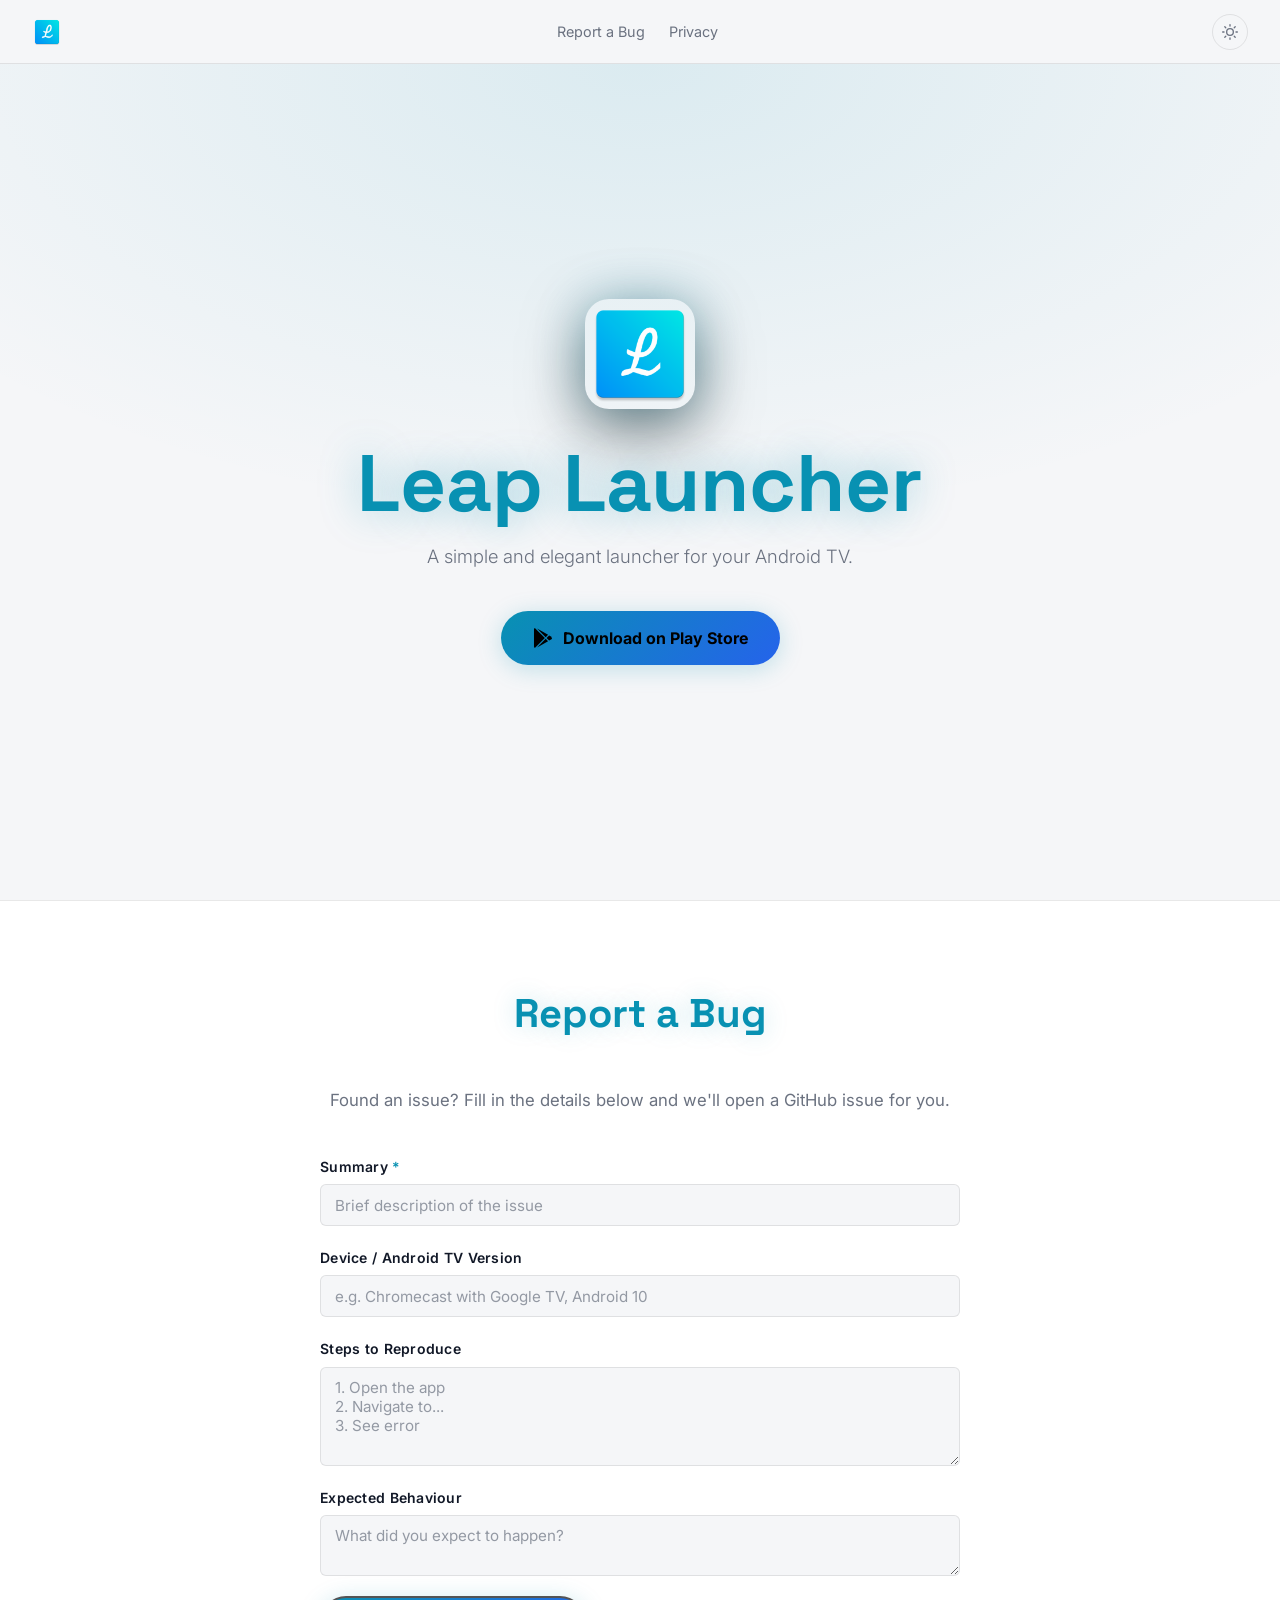
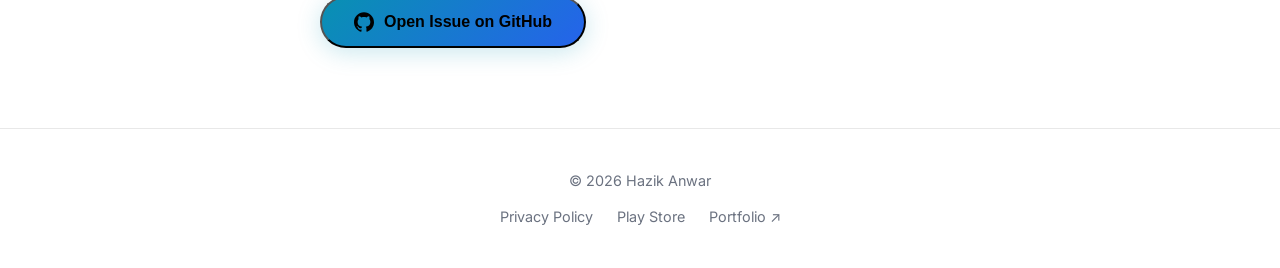
==== index.html @ 9797c8c4 "Add bug report section, remove Hazik Anwar CTA from nav, remove lightbox dead code" ====
<!DOCTYPE html>
<html lang="en">
  <head>
    <meta charset="UTF-8" />
    <meta name="viewport" content="width=device-width, initial-scale=1.0" />
    <title>Leap Launcher — Android TV Launcher</title>
    <meta name="description" content="A simple and elegant launcher for your Android TV. Available free on the Google Play Store." />
    <meta name="theme-color" content="#00ffe1" />
    <!-- Open Graph -->
    <meta property="og:title" content="Leap Launcher" />
    <meta property="og:description" content="A simple and elegant launcher for your Android TV." />
    <meta property="og:image" content="https://hazanwar.github.io/leap-launcher/assets/logo.webp" />
    <meta property="og:url" content="https://hazanwar.github.io/leap-launcher/" />
    <meta property="og:type" content="website" />
    <!-- Icon -->
    <link rel="icon" href="assets/logo.webp" type="image/webp" />
    <!-- Fonts -->
    <link rel="preconnect" href="https://fonts.googleapis.com" />
    <link rel="preconnect" href="https://fonts.gstatic.com" crossorigin />
    <link href="https://fonts.googleapis.com/css2?family=Space+Grotesk:wght@400;500;600;700&family=Inter:wght@300;400;600;700&display=swap" rel="stylesheet" />
    <link rel="stylesheet" href="style.css" />
    <script>
      // Apply theme before paint to prevent flash
      (function () {
        var saved = localStorage.getItem('theme');
        var prefer = window.matchMedia('(prefers-color-scheme: light)').matches ? 'light' : 'dark';
        document.documentElement.setAttribute('data-theme', saved || prefer);
      })();
    </script>
  </head>
  <body>

    <!-- ========== NAV ========== -->
    <nav class="nav">
      <a href="." class="nav-brand">
        <img src="assets/logo.webp" alt="Leap Launcher" class="nav-icon" />
      </a>
      <div class="nav-links" id="navLinks">
        <a href="#report">Report a Bug</a>
        <a href="privacy.html">Privacy</a>
      </div>
      <button class="theme-toggle" id="themeToggle" aria-label="Toggle colour theme">
        <!-- Moon = switch to dark (shown in light mode) -->
        <svg class="icon-moon" viewBox="0 0 24 24" aria-hidden="true"><path d="M21 12.79A9 9 0 1 1 11.21 3 7 7 0 0 0 21 12.79z"/></svg>
        <!-- Sun = switch to light (shown in dark mode) -->
        <svg class="icon-sun" viewBox="0 0 24 24" aria-hidden="true"><circle cx="12" cy="12" r="5"/><line x1="12" y1="1" x2="12" y2="3"/><line x1="12" y1="21" x2="12" y2="23"/><line x1="4.22" y1="4.22" x2="5.64" y2="5.64"/><line x1="18.36" y1="18.36" x2="19.78" y2="19.78"/><line x1="1" y1="12" x2="3" y2="12"/><line x1="21" y1="12" x2="23" y2="12"/><line x1="4.22" y1="19.78" x2="5.64" y2="18.36"/><line x1="18.36" y1="5.64" x2="19.78" y2="4.22"/></svg>
      </button>
      <button class="nav-hamburger" id="menuBtn" aria-label="Toggle navigation" aria-expanded="false" aria-controls="navLinks">
        <span></span><span></span><span></span>
      </button>
    </nav>

    <main>

      <!-- ========== HERO ========== -->
      <section class="hero">
        <div class="hero-content">
          <img src="assets/logo.webp" alt="Leap Launcher app icon" class="hero-icon" />
          <h1>Leap Launcher</h1>
          <p class="hero-subtitle">A simple and elegant launcher for your Android TV.</p>
          <div class="hero-actions">
            <a
              href="https://play.google.com/store/apps/details?id=com.haztech.launcher"
              class="cta-button"
              target="_blank"
              rel="noopener noreferrer"
            >
              <!-- Google Play icon -->
              <svg viewBox="0 0 512 512" aria-hidden="true"><path d="M325.3 234.3L104.6 13l280.8 161.2-60.1 60.1zM47 0C34 6.8 25.3 19.2 25.3 35.3v441.3c0 16.1 8.7 28.5 21.7 35.3l256-256L47 0zm425.2 225.6l-58.9-34.1-65.7 64.5 65.7 64.5 60.1-34.1c17.1-9.8 17.1-34.9-.1-44.8zM104.6 499l280.8-161.2-60.1-60.1L104.6 499z"/></svg>
              Download on Play Store
            </a>
          </div>
        </div>
      </section>

      <!-- ========== BUG REPORT ========== -->
      <section class="bug-report" id="report">
        <div class="container">
          <h2 class="section-title">Report a Bug</h2>
          <p class="section-lead">Found an issue? Fill in the details below and we'll open a GitHub issue for you.</p>
          <form class="bug-form" id="bugForm" novalidate>
            <div class="form-group">
              <label for="bugTitle">Summary <span aria-hidden="true">*</span></label>
              <input type="text" id="bugTitle" placeholder="Brief description of the issue" required />
            </div>
            <div class="form-group">
              <label for="bugDevice">Device / Android TV Version</label>
              <input type="text" id="bugDevice" placeholder="e.g. Chromecast with Google TV, Android 10" />
            </div>
            <div class="form-group">
              <label for="bugSteps">Steps to Reproduce</label>
              <textarea id="bugSteps" rows="4" placeholder="1. Open the app&#10;2. Navigate to...&#10;3. See error"></textarea>
            </div>
            <div class="form-group">
              <label for="bugExpected">Expected Behaviour</label>
              <textarea id="bugExpected" rows="2" placeholder="What did you expect to happen?"></textarea>
            </div>
            <div class="form-error" id="bugError" role="alert" hidden>Please enter a summary before submitting.</div>
            <button type="submit" class="cta-button">
              <svg viewBox="0 0 24 24" aria-hidden="true"><path d="M12 .297c-6.63 0-12 5.373-12 12 0 5.303 3.438 9.8 8.205 11.385.6.113.82-.258.82-.577 0-.285-.01-1.04-.015-2.04-3.338.724-4.042-1.61-4.042-1.61C4.422 18.07 3.633 17.7 3.633 17.7c-1.087-.744.084-.729.084-.729 1.205.084 1.838 1.236 1.838 1.236 1.07 1.835 2.809 1.305 3.495.998.108-.776.417-1.305.76-1.605-2.665-.3-5.466-1.332-5.466-5.93 0-1.31.465-2.38 1.235-3.22-.135-.303-.54-1.523.105-3.176 0 0 1.005-.322 3.3 1.23.96-.267 1.98-.399 3-.405 1.02.006 2.04.138 3 .405 2.28-1.552 3.285-1.23 3.285-1.23.645 1.653.24 2.873.12 3.176.765.84 1.23 1.91 1.23 3.22 0 4.61-2.805 5.625-5.475 5.92.42.36.81 1.096.81 2.22 0 1.606-.015 2.896-.015 3.286 0 .315.21.69.825.57C20.565 22.092 24 17.592 24 12.297c0-6.627-5.373-12-12-12"/></svg>
              Open Issue on GitHub
            </button>
          </form>
        </div>
      </section>

    </main>

    <!-- ========== FOOTER ========== -->
    <footer>
      <div class="container">
        <p>&copy; 2026 Hazik Anwar</p>
        <nav aria-label="Footer links">
          <a href="privacy.html">Privacy Policy</a>
          <a href="https://play.google.com/store/apps/details?id=com.haztech.launcher" target="_blank" rel="noopener noreferrer">Play Store</a>
          <a href="https://hazanwar.github.io/">Portfolio ↗</a>
        </nav>
      </div>
    </footer>

    <script>
      // Theme toggle
      const themeToggle = document.getElementById('themeToggle');
      themeToggle.addEventListener('click', () => {
        const next = document.documentElement.getAttribute('data-theme') === 'light' ? 'dark' : 'light';
        document.documentElement.setAttribute('data-theme', next);
        localStorage.setItem('theme', next);
      });

      // Mobile nav toggle
      const menuBtn = document.getElementById('menuBtn');
      const navLinks = document.getElementById('navLinks');
      menuBtn.addEventListener('click', () => {
        const open = navLinks.classList.toggle('open');
        menuBtn.setAttribute('aria-expanded', open);
      });

      // Bug report form → open pre-filled GitHub issue
      document.getElementById('bugForm').addEventListener('submit', (e) => {
        e.preventDefault();
        const title = document.getElementById('bugTitle').value.trim();
        const errorEl = document.getElementById('bugError');
        if (!title) {
          errorEl.hidden = false;
          document.getElementById('bugTitle').focus();
          return;
        }
        errorEl.hidden = true;

        const device   = document.getElementById('bugDevice').value.trim();
        const steps    = document.getElementById('bugSteps').value.trim();
        const expected = document.getElementById('bugExpected').value.trim();

        let body = '';
        if (device)   body += `**Device / Android TV Version:** ${device}\n\n`;
        if (steps)    body += `**Steps to Reproduce:**\n${steps}\n\n`;
        if (expected) body += `**Expected Behaviour:**\n${expected}\n`;

        const url = new URL('https://github.com/HazAnwar/leap-launcher/issues/new');
        url.searchParams.set('title', title);
        if (body) url.searchParams.set('body', body);
        url.searchParams.set('labels', 'bug');

        window.open(url.toString(), '_blank', 'noopener,noreferrer');
      });

      // Hide error on input
      document.getElementById('bugTitle').addEventListener('input', () => {
        document.getElementById('bugError').hidden = true;
      });
    </script>
  </body>
</html>
---- style.css ----
/* ============================================================
   SHARED DESIGN SYSTEM — Leap Launcher
   hazanwar.github.io/leap-launcher/
   ============================================================ */

@import url("https://fonts.googleapis.com/css2?family=Space+Grotesk:wght@400;500;600;700&family=Inter:wght@300;400;600;700&display=swap");

/* === Tokens (dark — default) === */
:root {
  --bg: #0a0a0a;
  --surface: #141414;
  --surface-2: #1e1e1e;
  --border: rgba(255, 255, 255, 0.07);
  --nav-bg: rgba(10, 10, 10, 0.88);
  --accent: #00ffe1;
  --accent-rgb: 0, 255, 225;
  --blue: #3b82f6;
  --text: #f0f0f0;
  --text-muted: #888;
  --text-hover: #ffffff;
  --radius: 12px;
  --radius-lg: 20px;
  --nav-h: 64px;
  --max-w: 1100px;
  --t: 0.2s ease;
}

/* === Tokens (light) === */
[data-theme="light"] {
  --bg: #f5f6f8;
  --surface: #ffffff;
  --surface-2: #eef0f3;
  --border: rgba(0, 0, 0, 0.09);
  --nav-bg: rgba(245, 246, 248, 0.92);
  --accent: #0891b2;
  --accent-rgb: 8, 145, 178;
  --blue: #2563eb;
  --text: #111827;
  --text-muted: #6b7280;
  --text-hover: #000000;
}

/* === Reset === */
*,
*::before,
*::after {
  box-sizing: border-box;
  margin: 0;
  padding: 0;
}
html {
  scroll-behavior: smooth;
}
body {
  background: var(--bg);
  color: var(--text);
  font-family: "Inter", system-ui, sans-serif;
  line-height: 1.65;
  -webkit-font-smoothing: antialiased;
}
img {
  max-width: 100%;
  display: block;
}
a {
  color: var(--accent);
  text-decoration: none;
  transition: color var(--t);
}
a:hover {
  color: var(--text-hover);
}

/* === Nav === */
.nav {
  position: sticky;
  top: 0;
  z-index: 100;
  height: var(--nav-h);
  background: var(--nav-bg);
  backdrop-filter: blur(20px);
  -webkit-backdrop-filter: blur(20px);
  border-bottom: 1px solid var(--border);
  display: flex;
  align-items: center;
  justify-content: space-between;
  padding: 0 2rem;
  gap: 1rem;
}
.nav-brand {
  display: flex;
  align-items: center;
  gap: 0.625rem;
  font-family: "Space Grotesk", sans-serif;
  font-size: 1.2rem;
  color: var(--accent);
  text-decoration: none;
  white-space: nowrap;
}
.nav-icon {
  width: 30px;
  height: 30px;
  border-radius: 8px;
  flex-shrink: 0;
}
.nav-links {
  display: flex;
  align-items: center;
  gap: 1.5rem;
  font-size: 0.9rem;
}
.nav-links a {
  color: var(--text-muted);
  transition: color var(--t);
}
.nav-links a:hover {
  color: var(--text);
}
.nav-cta {
  color: var(--accent) !important;
  font-weight: 600;
}
.nav-hamburger {
  display: none;
  flex-direction: column;
  gap: 5px;
  background: none;
  border: none;
  cursor: pointer;
  padding: 6px;
}
.nav-hamburger span {
  display: block;
  width: 22px;
  height: 2px;
  background: var(--text-muted);
  border-radius: 2px;
  transition: var(--t);
}

/* === Theme Toggle === */
.theme-toggle {
  background: none;
  border: 1px solid var(--border);
  color: var(--text-muted);
  width: 36px;
  height: 36px;
  border-radius: 50%;
  cursor: pointer;
  display: flex;
  align-items: center;
  justify-content: center;
  flex-shrink: 0;
  transition:
    border-color var(--t),
    color var(--t),
    background var(--t);
}
.theme-toggle:hover {
  border-color: var(--accent);
  color: var(--accent);
}
.theme-toggle svg {
  width: 16px;
  height: 16px;
  fill: none;
  stroke: currentColor;
  stroke-width: 2;
  stroke-linecap: round;
  stroke-linejoin: round;
}
/* Dark mode: show sun (click to go light). Light mode: show moon (click to go dark). */
.icon-moon {
  display: block;
}
.icon-sun {
  display: none;
}
[data-theme="light"] .icon-moon {
  display: none;
}
[data-theme="light"] .icon-sun {
  display: block;
}

/* === Hero === */
.hero {
  min-height: calc(100vh - var(--nav-h));
  display: flex;
  align-items: center;
  justify-content: center;
  text-align: center;
  padding: 5rem 2rem;
  position: relative;
  overflow: hidden;
}
.hero::before {
  content: "";
  position: absolute;
  inset: 0;
  background: radial-gradient(
    ellipse 70% 55% at 50% 0%,
    rgba(var(--accent-rgb), 0.11),
    transparent
  );
  pointer-events: none;
}
.hero-content {
  max-width: 620px;
  position: relative;
  z-index: 1;
}
.hero-icon {
  width: 110px;
  height: 110px;
  border-radius: 24px;
  margin: 0 auto 2rem;
  box-shadow:
    0 0 50px rgba(var(--accent-rgb), 0.28),
    0 20px 60px rgba(0, 0, 0, 0.5);
}
.hero h1 {
  font-family: "Space Grotesk", sans-serif;
  font-weight: 700;
  font-size: clamp(2.8rem, 9vw, 5rem);
  color: var(--accent);
  line-height: 1.05;
  text-shadow: 0 0 40px rgba(var(--accent-rgb), 0.4);
  margin-bottom: 1rem;
}
.hero-subtitle {
  font-size: 1.15rem;
  color: var(--text-muted);
  margin-bottom: 2.5rem;
  font-weight: 300;
}
.hero-actions {
  display: flex;
  gap: 1rem;
  justify-content: center;
  flex-wrap: wrap;
}

/* === CTA Button === */
.cta-button {
  display: inline-flex;
  align-items: center;
  gap: 0.625rem;
  background: linear-gradient(135deg, var(--accent) 0%, var(--blue) 100%);
  color: #000;
  font-weight: 700;
  font-size: 1rem;
  padding: 0.875rem 2rem;
  border-radius: 50px;
  transition:
    transform var(--t),
    box-shadow var(--t);
  box-shadow: 0 4px 24px rgba(var(--accent-rgb), 0.22);
}
.cta-button:hover {
  transform: translateY(-2px);
  box-shadow: 0 8px 36px rgba(var(--accent-rgb), 0.42);
  color: #000;
}
.cta-button svg {
  width: 20px;
  height: 20px;
  fill: currentColor;
  flex-shrink: 0;
}

/* === Sections === */
section {
  padding: 5rem 2rem;
}
.container {
  max-width: var(--max-w);
  margin: 0 auto;
}
.section-title {
  font-family: "Space Grotesk", sans-serif;
  font-weight: 700;
  font-size: clamp(1.75rem, 4vw, 2.5rem);
  color: var(--accent);
  text-align: center;
  margin-bottom: 3rem;
  text-shadow: 0 0 24px rgba(var(--accent-rgb), 0.22);
}

/* === Features === */
.features {
  background: var(--surface);
}
.features-grid {
  display: grid;
  grid-template-columns: repeat(auto-fit, minmax(240px, 1fr));
  gap: 1.25rem;
}
.feature-card {
  background: var(--surface-2);
  border: 1px solid var(--border);
  border-radius: var(--radius-lg);
  padding: 2rem;
  transition:
    border-color var(--t),
    transform var(--t);
}
.feature-card:hover {
  border-color: rgba(var(--accent-rgb), 0.3);
  transform: translateY(-3px);
}
.feature-icon {
  font-size: 2rem;
  margin-bottom: 1rem;
}
.feature-card h3 {
  font-family: "Space Grotesk", sans-serif;
  font-weight: 600;
  color: var(--accent);
  font-size: 1.2rem;
  margin-bottom: 0.5rem;
}
.feature-card p {
  color: var(--text-muted);
  font-size: 0.95rem;
  line-height: 1.6;
}

/* === Screenshots === */
.screenshot-gallery {
  display: flex;
  gap: 1rem;
  overflow-x: auto;
  -webkit-overflow-scrolling: touch;
  padding-bottom: 1rem;
  scroll-snap-type: x mandatory;
  scrollbar-color: var(--accent) transparent;
  scrollbar-width: thin;
}
.screenshot-gallery::-webkit-scrollbar {
  height: 6px;
}
.screenshot-gallery::-webkit-scrollbar-thumb {
  background: var(--accent);
  border-radius: 3px;
}
.screenshot {
  height: 320px;
  width: auto;
  border-radius: var(--radius);
  flex-shrink: 0;
  border: 1px solid rgba(var(--accent-rgb), 0.18);
  scroll-snap-align: start;
  cursor: pointer;
  transition:
    transform 0.3s,
    box-shadow 0.3s;
}
.screenshot:hover {
  transform: scale(1.04);
  box-shadow: 0 10px 36px rgba(var(--accent-rgb), 0.18);
}

/* === Bug Report === */
.bug-report {
  background: var(--surface);
  border-top: 1px solid var(--border);
}
.section-lead {
  text-align: center;
  color: var(--text-muted);
  margin-top: -0.5rem;
  margin-bottom: 2.5rem;
  font-size: 1.05rem;
}
.bug-form {
  max-width: 640px;
  margin: 0 auto;
  display: flex;
  flex-direction: column;
  gap: 1.25rem;
}
.form-group {
  display: flex;
  flex-direction: column;
  gap: 0.4rem;
}
.form-group label {
  font-size: 0.875rem;
  font-weight: 600;
  color: var(--text);
  letter-spacing: 0.02em;
}
.form-group label span {
  color: var(--accent);
}
.form-group input,
.form-group textarea {
  background: var(--bg);
  border: 1px solid var(--border);
  border-radius: calc(var(--radius) / 2);
  color: var(--text);
  font-family: "Inter", sans-serif;
  font-size: 0.95rem;
  padding: 0.65rem 0.9rem;
  transition:
    border-color var(--t),
    box-shadow var(--t);
  resize: vertical;
  outline: none;
}
.form-group input::placeholder,
.form-group textarea::placeholder {
  color: var(--text-muted);
  opacity: 0.7;
}
.form-group input:focus,
.form-group textarea:focus {
  border-color: var(--accent);
  box-shadow: 0 0 0 3px rgba(var(--accent-rgb), 0.15);
}
.form-error {
  color: #f87171;
  font-size: 0.875rem;
  margin-top: -0.5rem;
}
.bug-form .cta-button {
  align-self: flex-start;
}

/* === Privacy page === */
.prose {
  max-width: 700px;
  margin: 0 auto;
}
.prose p {
  color: var(--text-muted);
  margin-bottom: 1.5rem;
  line-height: 1.8;
}
.prose h1 {
  font-family: "Space Grotesk", sans-serif;
  font-weight: 700;
  color: var(--accent);
  font-size: clamp(2rem, 6vw, 3rem);
  text-shadow: 0 0 30px rgba(var(--accent-rgb), 0.35);
  margin-bottom: 0.5rem;
}
.prose .back-link {
  display: inline-flex;
  align-items: center;
  gap: 0.5rem;
  margin-bottom: 2.5rem;
  color: var(--text-muted);
  font-size: 0.9rem;
}
.prose .back-link:hover {
  color: var(--accent);
}

/* === Footer === */
footer {
  background: var(--surface);
  border-top: 1px solid var(--border);
  padding: 2.5rem 2rem;
  text-align: center;
  color: var(--text-muted);
  font-size: 0.9rem;
}
footer nav {
  display: flex;
  justify-content: center;
  gap: 1.5rem;
  margin-top: 0.75rem;
  flex-wrap: wrap;
}
footer a {
  color: var(--text-muted);
  transition: color var(--t);
}
footer a:hover {
  color: var(--accent);
}

/* === Responsive === */
@media (max-width: 768px) {
  .nav {
    padding: 0 1.25rem;
  }
  .nav-links {
    display: none;
    flex-direction: column;
    position: absolute;
    top: var(--nav-h);
    left: 0;
    right: 0;
    background: var(--nav-bg);
    backdrop-filter: blur(20px);
    -webkit-backdrop-filter: blur(20px);
    border-bottom: 1px solid var(--border);
    padding: 1rem 1.25rem;
    gap: 1rem;
    font-size: 1rem;
  }
  .nav-links.open {
    display: flex;
  }
  .nav-hamburger {
    display: flex;
  }
  section {
    padding: 3.5rem 1.25rem;
  }
  .hero {
    padding: 3.5rem 1.25rem;
    min-height: auto;
  }
  .hero-icon {
    width: 88px;
    height: 88px;
    border-radius: 20px;
  }
  .screenshot {
    height: 240px;
  }
  .features-grid {
    grid-template-columns: 1fr;
  }
}
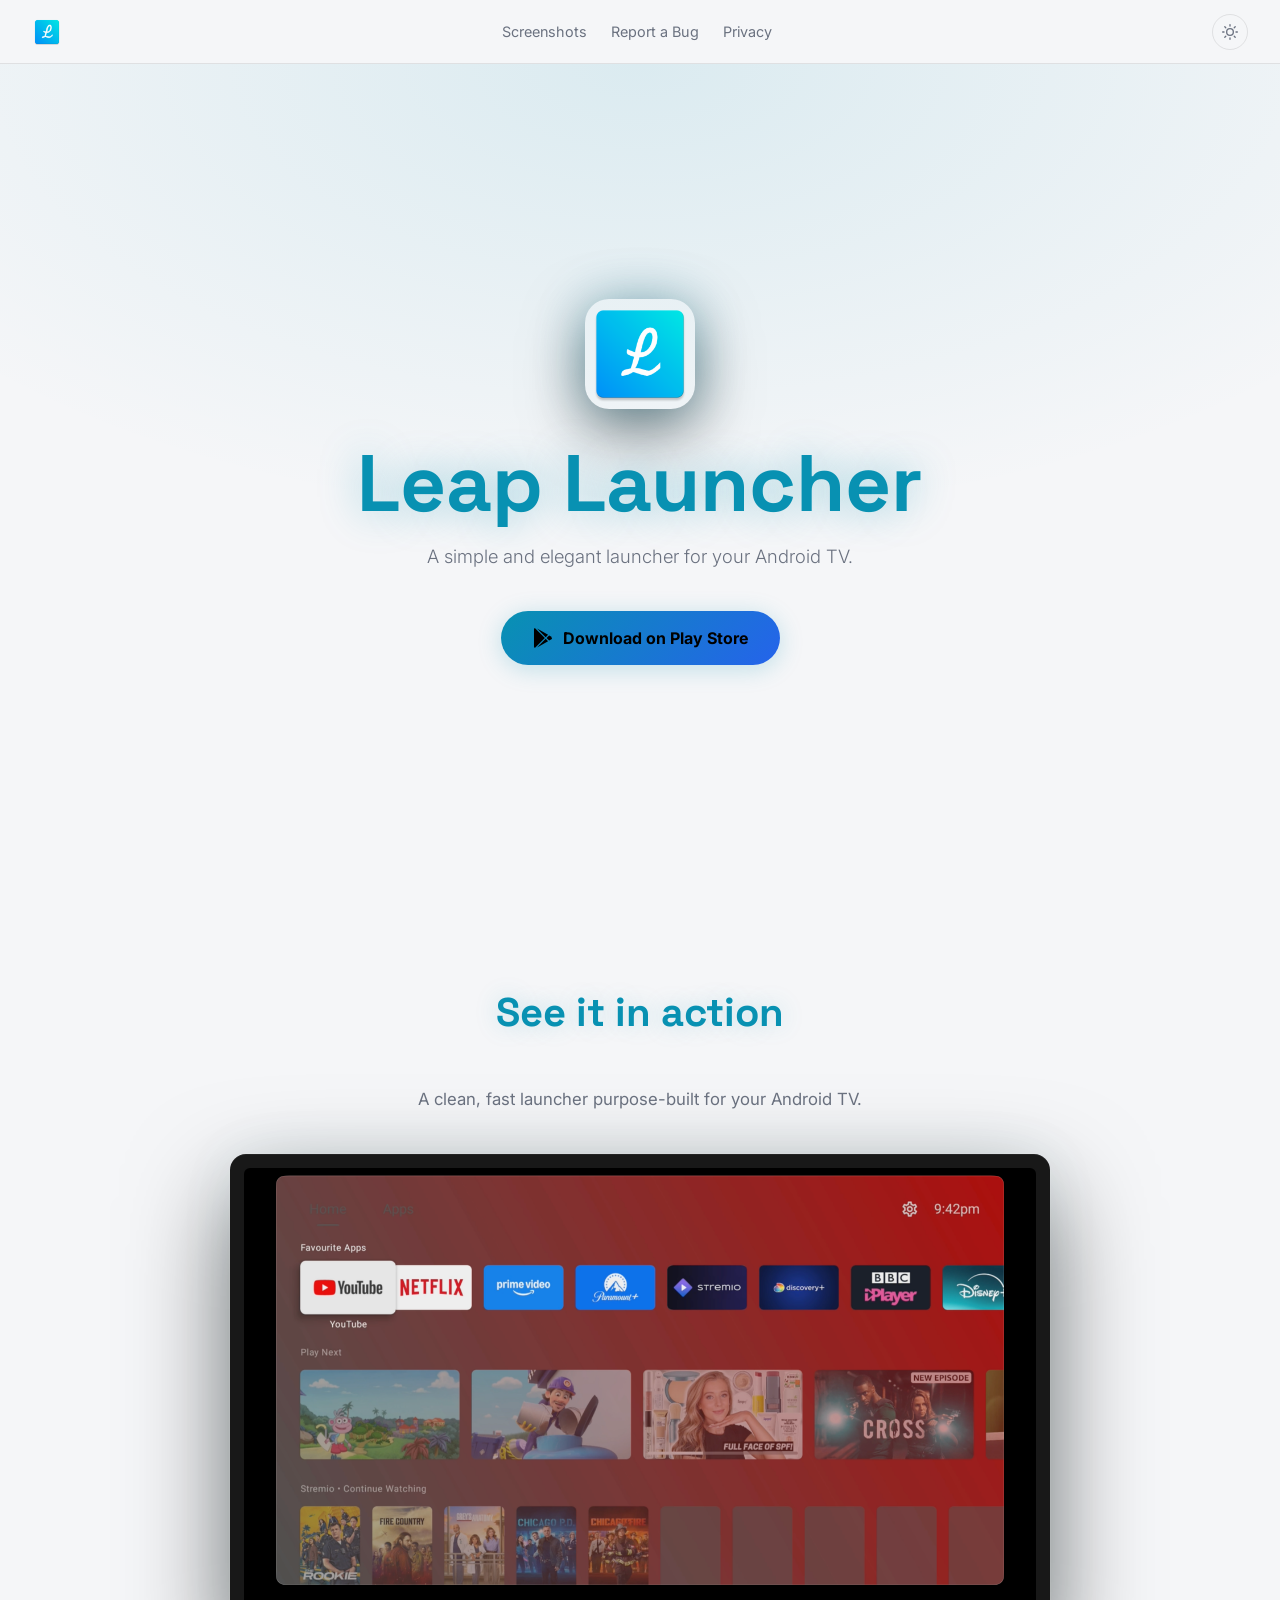
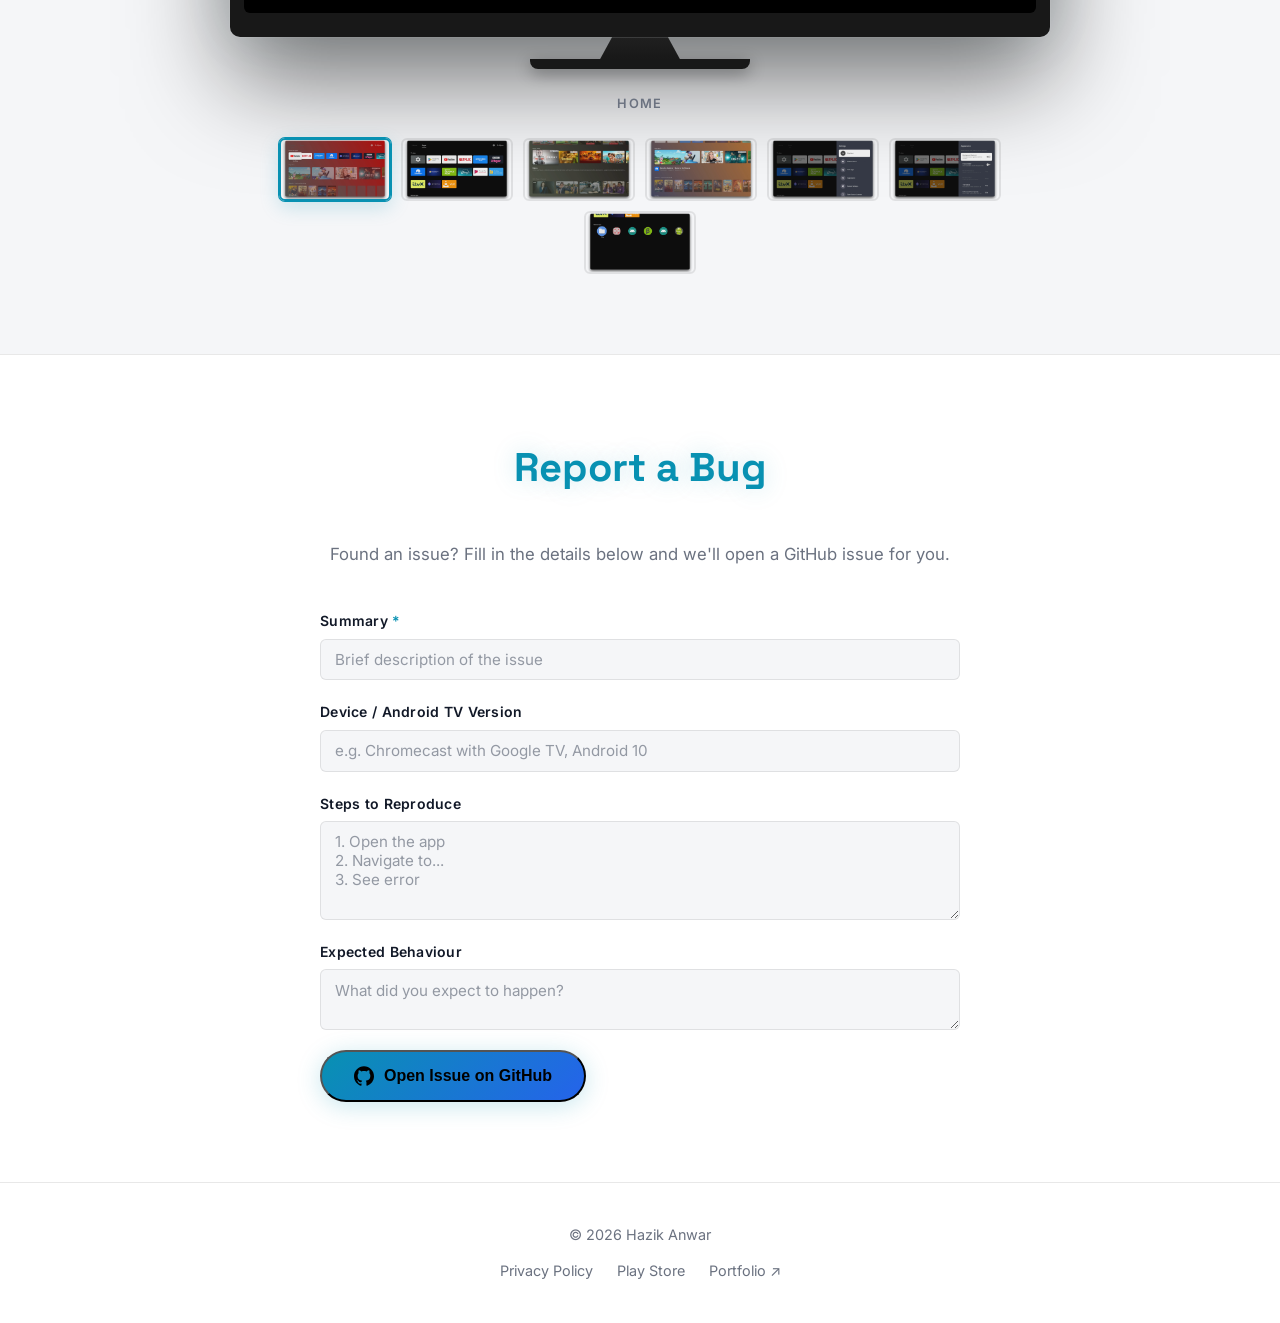
==== commit abcd688a: "Add TV mockup screenshot showcase with thumbnail switcher and crossfade" ====
--- a/index.html
+++ b/index.html
@@ -36,6 +36,7 @@
         <img src="assets/logo.webp" alt="Leap Launcher" class="nav-icon" />
       </a>
       <div class="nav-links" id="navLinks">
+        <a href="#screenshots">Screenshots</a>
         <a href="#report">Report a Bug</a>
         <a href="privacy.html">Privacy</a>
       </div>
@@ -73,6 +74,56 @@
         </div>
       </section>
 
+      <!-- ========== SCREENSHOTS ========== -->
+      <section class="screenshots-section" id="screenshots">
+        <div class="container">
+          <h2 class="section-title">See it in action</h2>
+          <p class="section-lead">A clean, fast launcher purpose-built for your Android TV.</p>
+          <div class="tv-wrapper">
+
+            <!-- TV frame -->
+            <div class="tv-frame" aria-label="App screenshot preview">
+              <div class="tv-bezel">
+                <div class="tv-screen">
+                  <img src="assets/screenshot-home.png" alt="Leap Launcher — Home screen" id="tvScreen" />
+                </div>
+              </div>
+              <div class="tv-stand-neck"></div>
+              <div class="tv-stand-base"></div>
+            </div>
+
+            <!-- Active screenshot label -->
+            <p class="tv-caption" id="tvCaption" aria-live="polite">Home</p>
+
+            <!-- Thumbnail strip -->
+            <div class="tv-thumbnails" role="list" aria-label="Screenshot thumbnails">
+              <button class="tv-thumb active" data-src="assets/screenshot-home.png" data-caption="Home" aria-label="Home" aria-pressed="true">
+                <img src="assets/screenshot-home.png" alt="" />
+              </button>
+              <button class="tv-thumb" data-src="assets/screenshot-apps-tv.png" data-caption="Apps" aria-label="Apps" aria-pressed="false">
+                <img src="assets/screenshot-apps-tv.png" alt="" />
+              </button>
+              <button class="tv-thumb" data-src="assets/screenshot-channels.png" data-caption="Channels" aria-label="Channels" aria-pressed="false">
+                <img src="assets/screenshot-channels.png" alt="" />
+              </button>
+              <button class="tv-thumb" data-src="assets/screenshot-play-next.png" data-caption="Play Next" aria-label="Play Next" aria-pressed="false">
+                <img src="assets/screenshot-play-next.png" alt="" />
+              </button>
+              <button class="tv-thumb" data-src="assets/screenshot-settings.png" data-caption="Settings" aria-label="Settings" aria-pressed="false">
+                <img src="assets/screenshot-settings.png" alt="" />
+              </button>
+              <button class="tv-thumb" data-src="assets/screenshot-customisation.png" data-caption="Customise" aria-label="Customise" aria-pressed="false">
+                <img src="assets/screenshot-customisation.png" alt="" />
+              </button>
+              <button class="tv-thumb" data-src="assets/screenshot-apps-mobile.png" data-caption="Mobile View" aria-label="Mobile View" aria-pressed="false">
+                <img src="assets/screenshot-apps-mobile.png" alt="" />
+              </button>
+            </div>
+
+          </div>
+        </div>
+      </section>
+
       <!-- ========== BUG REPORT ========== -->
       <section class="bug-report" id="report">
         <div class="container">
@@ -135,6 +186,27 @@
         menuBtn.setAttribute('aria-expanded', open);
       });
 
+      // TV mockup — thumbnail switcher with crossfade
+      const tvScreen = document.getElementById('tvScreen');
+      const tvCaption = document.getElementById('tvCaption');
+      document.querySelectorAll('.tv-thumb').forEach((btn) => {
+        btn.addEventListener('click', () => {
+          if (btn.classList.contains('active')) return;
+          document.querySelectorAll('.tv-thumb').forEach((t) => {
+            t.classList.remove('active');
+            t.setAttribute('aria-pressed', 'false');
+          });
+          btn.classList.add('active');
+          btn.setAttribute('aria-pressed', 'true');
+          tvScreen.classList.add('fading');
+          setTimeout(() => {
+            tvScreen.src = btn.dataset.src;
+            tvCaption.textContent = btn.dataset.caption;
+            tvScreen.classList.remove('fading');
+          }, 180);
+        });
+      });
+
       // Bug report form → open pre-filled GitHub issue
       document.getElementById('bugForm').addEventListener('submit', (e) => {
         e.preventDefault();
--- a/style.css
+++ b/style.css
@@ -361,6 +361,106 @@
   box-shadow: 0 10px 36px rgba(var(--accent-rgb), 0.18);
 }
 
+/* === TV Mockup === */
+.tv-wrapper {
+  display: flex;
+  flex-direction: column;
+  align-items: center;
+  gap: 1.5rem;
+}
+.tv-frame {
+  width: 100%;
+  max-width: 820px;
+}
+.tv-bezel {
+  background: #181818;
+  border-radius: 16px 16px 10px 10px;
+  padding: 14px 14px 24px;
+  box-shadow:
+    0 0 0 1px rgba(255, 255, 255, 0.06),
+    0 40px 100px rgba(0, 0, 0, 0.55),
+    0 0 60px rgba(var(--accent-rgb), 0.06),
+    inset 0 1px 0 rgba(255, 255, 255, 0.05);
+}
+.tv-screen {
+  aspect-ratio: 16 / 9;
+  border-radius: 6px;
+  overflow: hidden;
+  background: #000;
+}
+.tv-screen img {
+  width: 100%;
+  height: 100%;
+  object-fit: cover;
+  display: block;
+  transition: opacity 0.18s ease;
+}
+.tv-screen img.fading {
+  opacity: 0;
+}
+.tv-stand-neck {
+  width: 80px;
+  height: 22px;
+  background: linear-gradient(to bottom, #202020, #181818);
+  margin: 0 auto;
+  clip-path: polygon(15% 0%, 85% 0%, 100% 100%, 0% 100%);
+}
+.tv-stand-base {
+  width: 220px;
+  height: 10px;
+  background: #181818;
+  border-radius: 0 0 8px 8px;
+  margin: 0 auto;
+  box-shadow: 0 4px 16px rgba(0, 0, 0, 0.4);
+}
+.tv-caption {
+  font-size: 0.8rem;
+  color: var(--text-muted);
+  letter-spacing: 0.1em;
+  text-transform: uppercase;
+  font-weight: 600;
+}
+.tv-thumbnails {
+  display: flex;
+  gap: 0.625rem;
+  flex-wrap: wrap;
+  justify-content: center;
+  max-width: 820px;
+}
+.tv-thumb {
+  width: 112px;
+  aspect-ratio: 16 / 9;
+  border-radius: 6px;
+  overflow: hidden;
+  cursor: pointer;
+  border: 2px solid var(--border);
+  background: none;
+  padding: 0;
+  flex-shrink: 0;
+  transition:
+    border-color var(--t),
+    transform var(--t),
+    box-shadow var(--t);
+}
+.tv-thumb img {
+  width: 100%;
+  height: 100%;
+  object-fit: cover;
+  display: block;
+  pointer-events: none;
+}
+.tv-thumb:hover {
+  border-color: rgba(var(--accent-rgb), 0.5);
+  transform: translateY(-2px);
+  box-shadow: 0 6px 20px rgba(var(--accent-rgb), 0.15);
+}
+.tv-thumb.active {
+  border-color: var(--accent);
+  box-shadow:
+    0 0 0 1px var(--accent),
+    0 6px 20px rgba(var(--accent-rgb), 0.2);
+}
+
 /* === Bug Report === */
 .bug-report {
   background: var(--surface);
@@ -526,4 +626,17 @@
   .features-grid {
     grid-template-columns: 1fr;
   }
-}
+  .tv-bezel {
+    padding: 8px 8px 16px;
+  }
+  .tv-stand-neck {
+    width: 50px;
+    height: 16px;
+  }
+  .tv-stand-base {
+    width: 140px;
+  }
+  .tv-thumb {
+    width: 80px;
+  }
+}
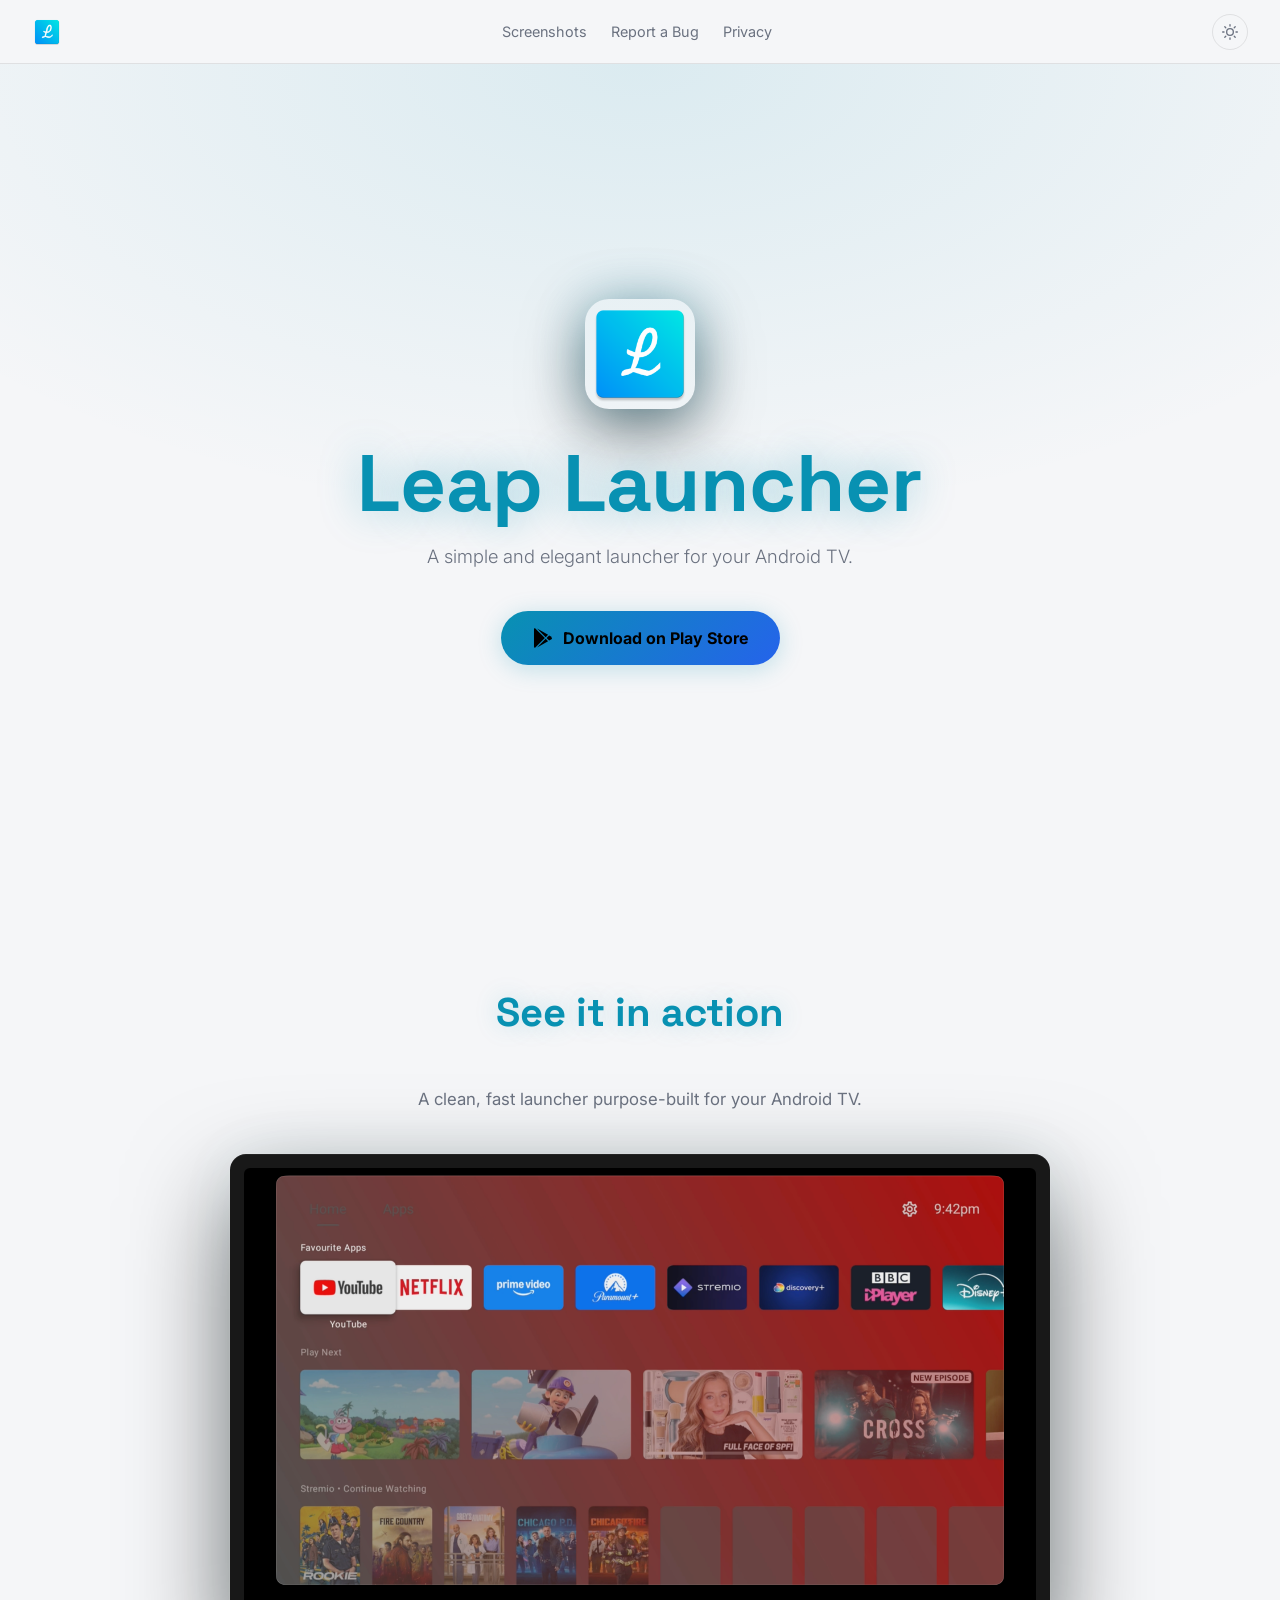
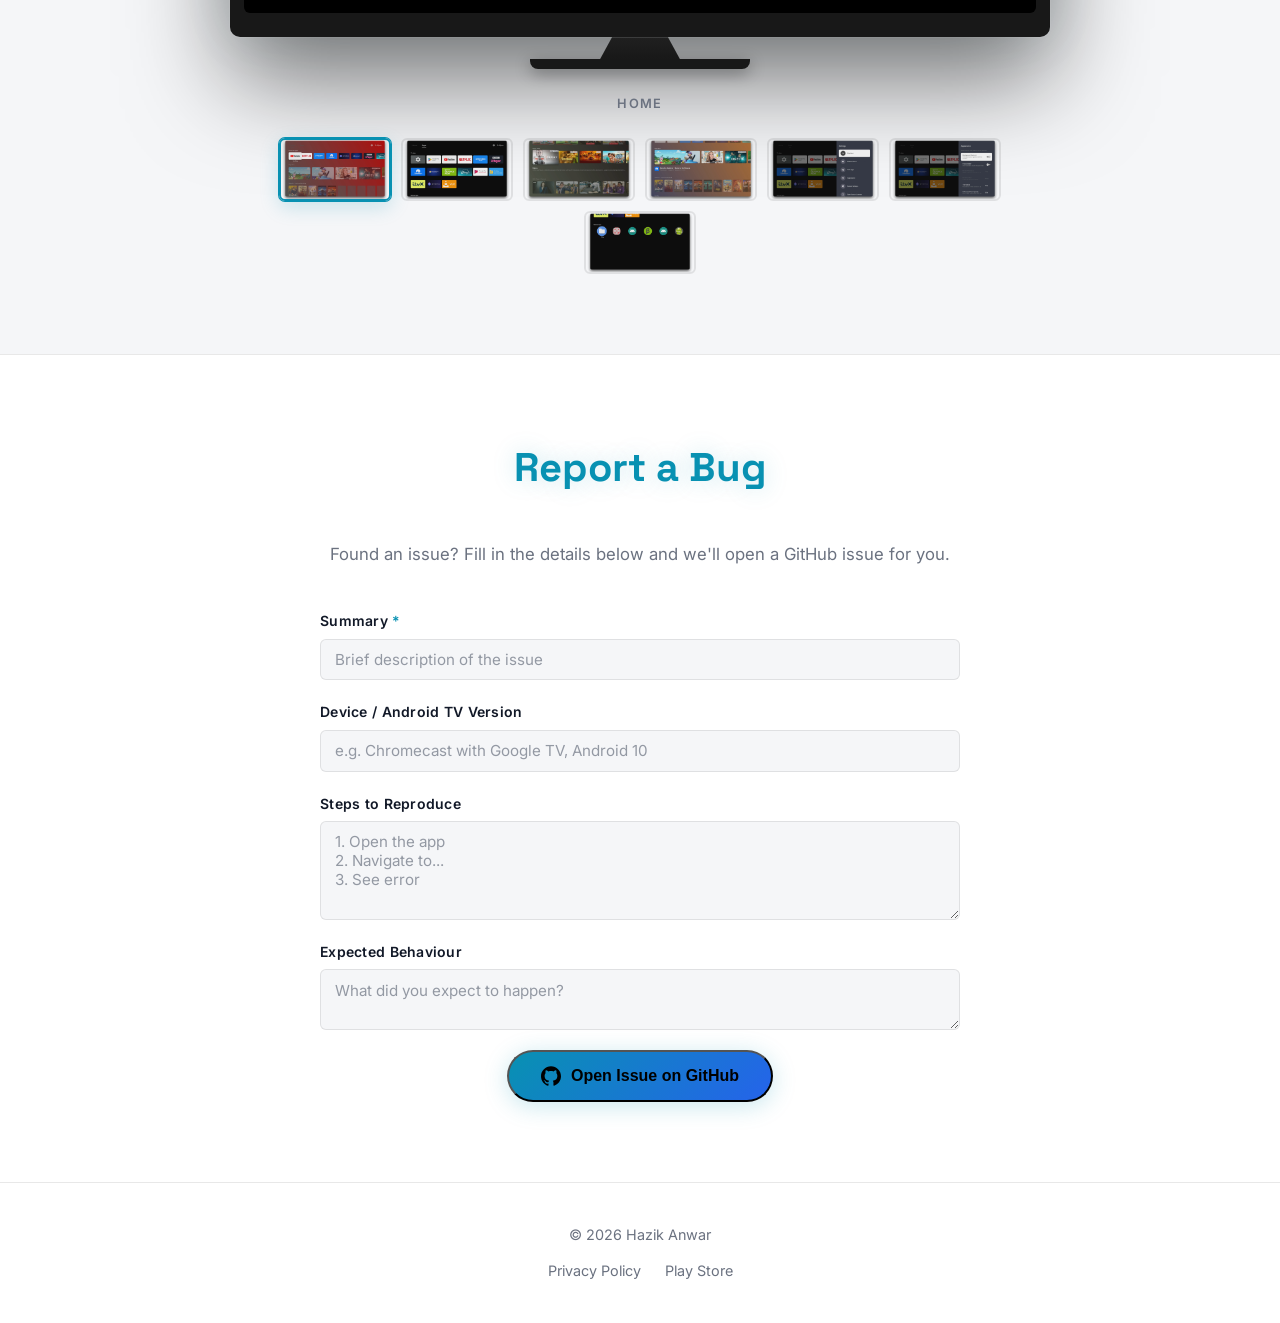
==== commit e493e56c: "Centre bug report button, remove portfolio footer link, nav logo links to portfolio" ====
--- a/index.html
+++ b/index.html
@@ -32,7 +32,7 @@
 
     <!-- ========== NAV ========== -->
     <nav class="nav">
-      <a href="." class="nav-brand">
+      <a href="https://hazanwar.github.io/" class="nav-brand">
         <img src="assets/logo.webp" alt="Leap Launcher" class="nav-icon" />
       </a>
       <div class="nav-links" id="navLinks">
@@ -164,7 +164,6 @@
         <nav aria-label="Footer links">
           <a href="privacy.html">Privacy Policy</a>
           <a href="https://play.google.com/store/apps/details?id=com.haztech.launcher" target="_blank" rel="noopener noreferrer">Play Store</a>
-          <a href="https://hazanwar.github.io/">Portfolio ↗</a>
         </nav>
       </div>
     </footer>
--- a/style.css
+++ b/style.css
@@ -525,7 +525,7 @@
   margin-top: -0.5rem;
 }
 .bug-form .cta-button {
-  align-self: flex-start;
+  align-self: center;
 }
 
 /* === Privacy page === */
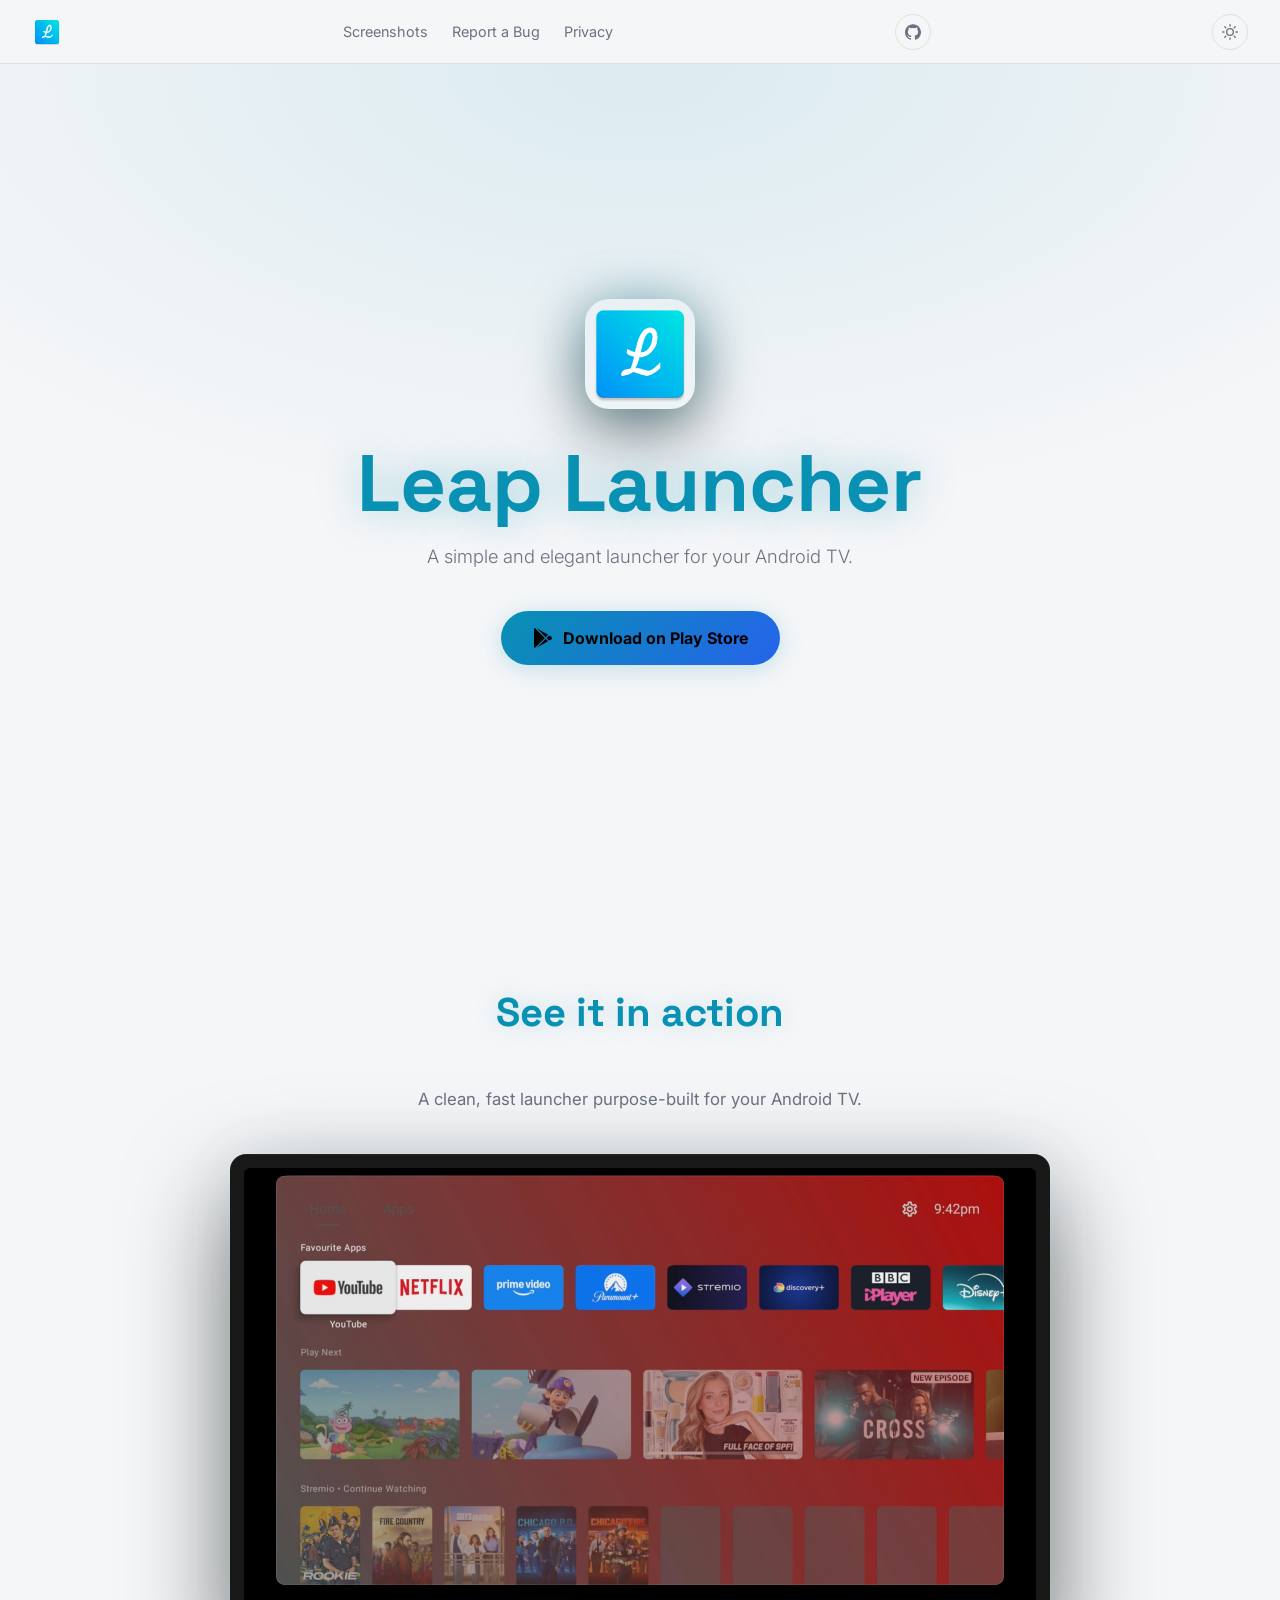
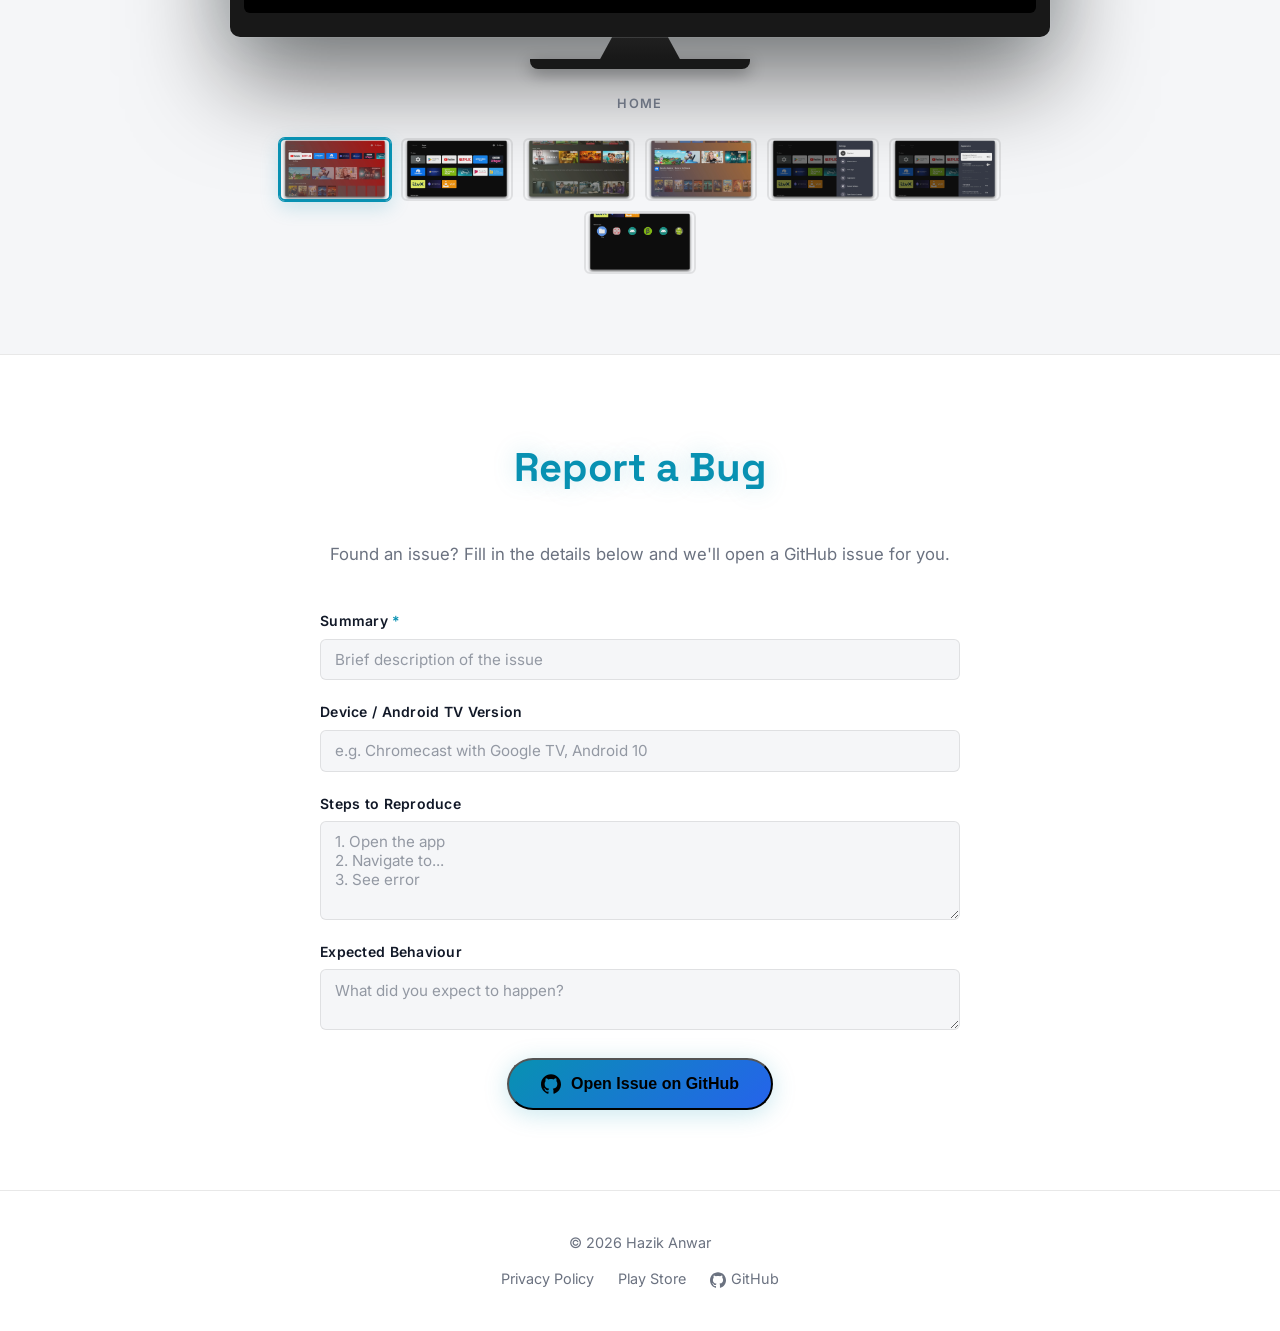
==== commit 6b66109f: "Add GitHub icon to nav and footer, centre bug report submit button" ====
--- a/index.html
+++ b/index.html
@@ -40,6 +40,9 @@
         <a href="#report">Report a Bug</a>
         <a href="privacy.html">Privacy</a>
       </div>
+      <a href="https://github.com/HazAnwar/leap-launcher" class="nav-github" target="_blank" rel="noopener noreferrer" aria-label="GitHub repository">
+        <svg viewBox="0 0 24 24" aria-hidden="true"><path d="M12 .297c-6.63 0-12 5.373-12 12 0 5.303 3.438 9.8 8.205 11.385.6.113.82-.258.82-.577 0-.285-.01-1.04-.015-2.04-3.338.724-4.042-1.61-4.042-1.61C4.422 18.07 3.633 17.7 3.633 17.7c-1.087-.744.084-.729.084-.729 1.205.084 1.838 1.236 1.838 1.236 1.07 1.835 2.809 1.305 3.495.998.108-.776.417-1.305.76-1.605-2.665-.3-5.466-1.332-5.466-5.93 0-1.31.465-2.38 1.235-3.22-.135-.303-.54-1.523.105-3.176 0 0 1.005-.322 3.3 1.23.96-.267 1.98-.399 3-.405 1.02.006 2.04.138 3 .405 2.28-1.552 3.285-1.23 3.285-1.23.645 1.653.24 2.873.12 3.176.765.84 1.23 1.91 1.23 3.22 0 4.61-2.805 5.625-5.475 5.92.42.36.81 1.096.81 2.22 0 1.606-.015 2.896-.015 3.286 0 .315.21.69.825.57C20.565 22.092 24 17.592 24 12.297c0-6.627-5.373-12-12-12"/></svg>
+      </a>
       <button class="theme-toggle" id="themeToggle" aria-label="Toggle colour theme">
         <!-- Moon = switch to dark (shown in light mode) -->
         <svg class="icon-moon" viewBox="0 0 24 24" aria-hidden="true"><path d="M21 12.79A9 9 0 1 1 11.21 3 7 7 0 0 0 21 12.79z"/></svg>
@@ -164,6 +167,9 @@
         <nav aria-label="Footer links">
           <a href="privacy.html">Privacy Policy</a>
           <a href="https://play.google.com/store/apps/details?id=com.haztech.launcher" target="_blank" rel="noopener noreferrer">Play Store</a>
+          <a href="https://github.com/HazAnwar/leap-launcher" target="_blank" rel="noopener noreferrer" aria-label="GitHub repository">
+            <svg viewBox="0 0 24 24" aria-hidden="true" style="width:16px;height:16px;fill:currentColor;vertical-align:middle;margin-right:0.3em"><path d="M12 .297c-6.63 0-12 5.373-12 12 0 5.303 3.438 9.8 8.205 11.385.6.113.82-.258.82-.577 0-.285-.01-1.04-.015-2.04-3.338.724-4.042-1.61-4.042-1.61C4.422 18.07 3.633 17.7 3.633 17.7c-1.087-.744.084-.729.084-.729 1.205.084 1.838 1.236 1.838 1.236 1.07 1.835 2.809 1.305 3.495.998.108-.776.417-1.305.76-1.605-2.665-.3-5.466-1.332-5.466-5.93 0-1.31.465-2.38 1.235-3.22-.135-.303-.54-1.523.105-3.176 0 0 1.005-.322 3.3 1.23.96-.267 1.98-.399 3-.405 1.02.006 2.04.138 3 .405 2.28-1.552 3.285-1.23 3.285-1.23.645 1.653.24 2.873.12 3.176.765.84 1.23 1.91 1.23 3.22 0 4.61-2.805 5.625-5.475 5.92.42.36.81 1.096.81 2.22 0 1.606-.015 2.896-.015 3.286 0 .315.21.69.825.57C20.565 22.092 24 17.592 24 12.297c0-6.627-5.373-12-12-12"/></svg>GitHub
+          </a>
         </nav>
       </div>
     </footer>
--- a/style.css
+++ b/style.css
@@ -139,6 +139,31 @@
 }
 
 /* === Theme Toggle === */
+/* === Nav GitHub icon === */
+.nav-github {
+  display: flex;
+  align-items: center;
+  justify-content: center;
+  width: 36px;
+  height: 36px;
+  border-radius: 50%;
+  border: 1px solid var(--border);
+  color: var(--text-muted);
+  flex-shrink: 0;
+  transition:
+    border-color var(--t),
+    color var(--t);
+}
+.nav-github:hover {
+  border-color: var(--accent);
+  color: var(--accent);
+}
+.nav-github svg {
+  width: 16px;
+  height: 16px;
+  fill: currentColor;
+}
+
 .theme-toggle {
   background: none;
   border: 1px solid var(--border);
@@ -478,6 +503,7 @@
   margin: 0 auto;
   display: flex;
   flex-direction: column;
+  align-items: stretch;
   gap: 1.25rem;
 }
 .form-group {
@@ -526,6 +552,7 @@
 }
 .bug-form .cta-button {
   align-self: center;
+  margin-top: 0.5rem;
 }
 
 /* === Privacy page === */
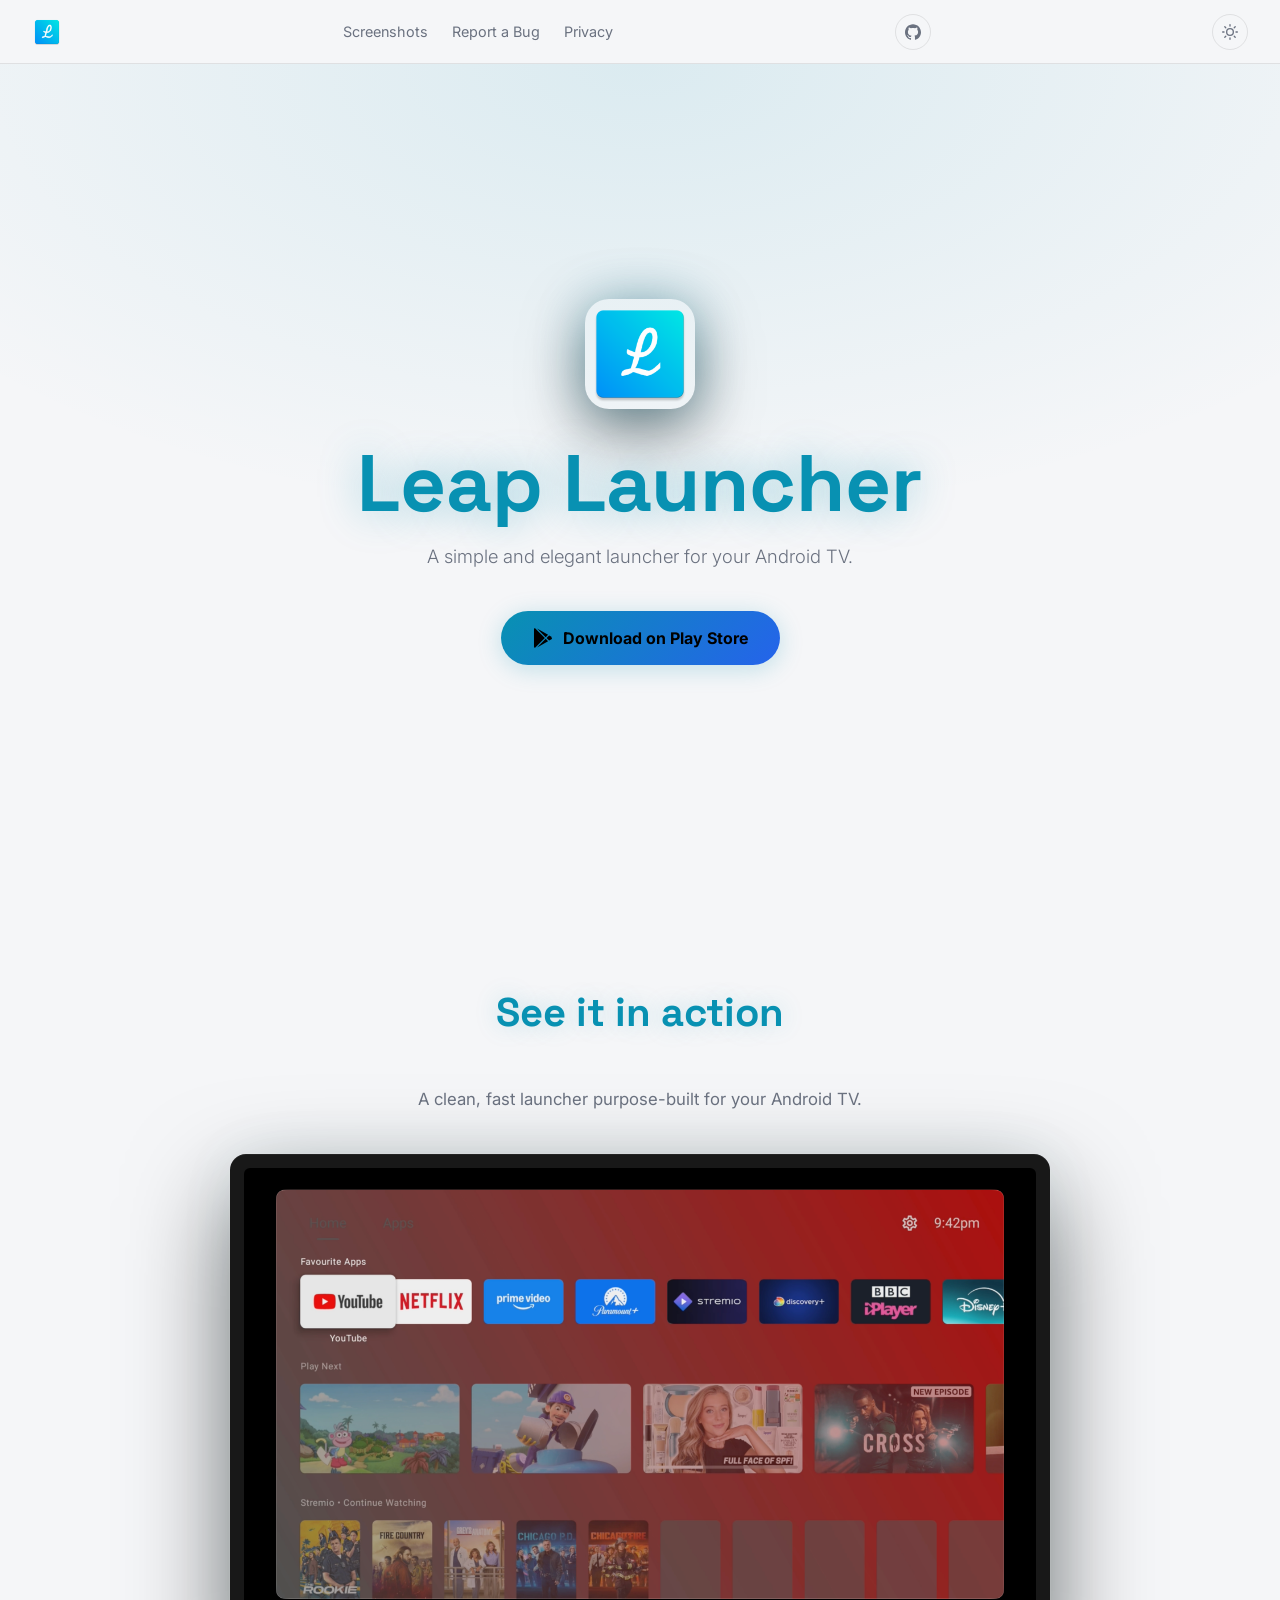
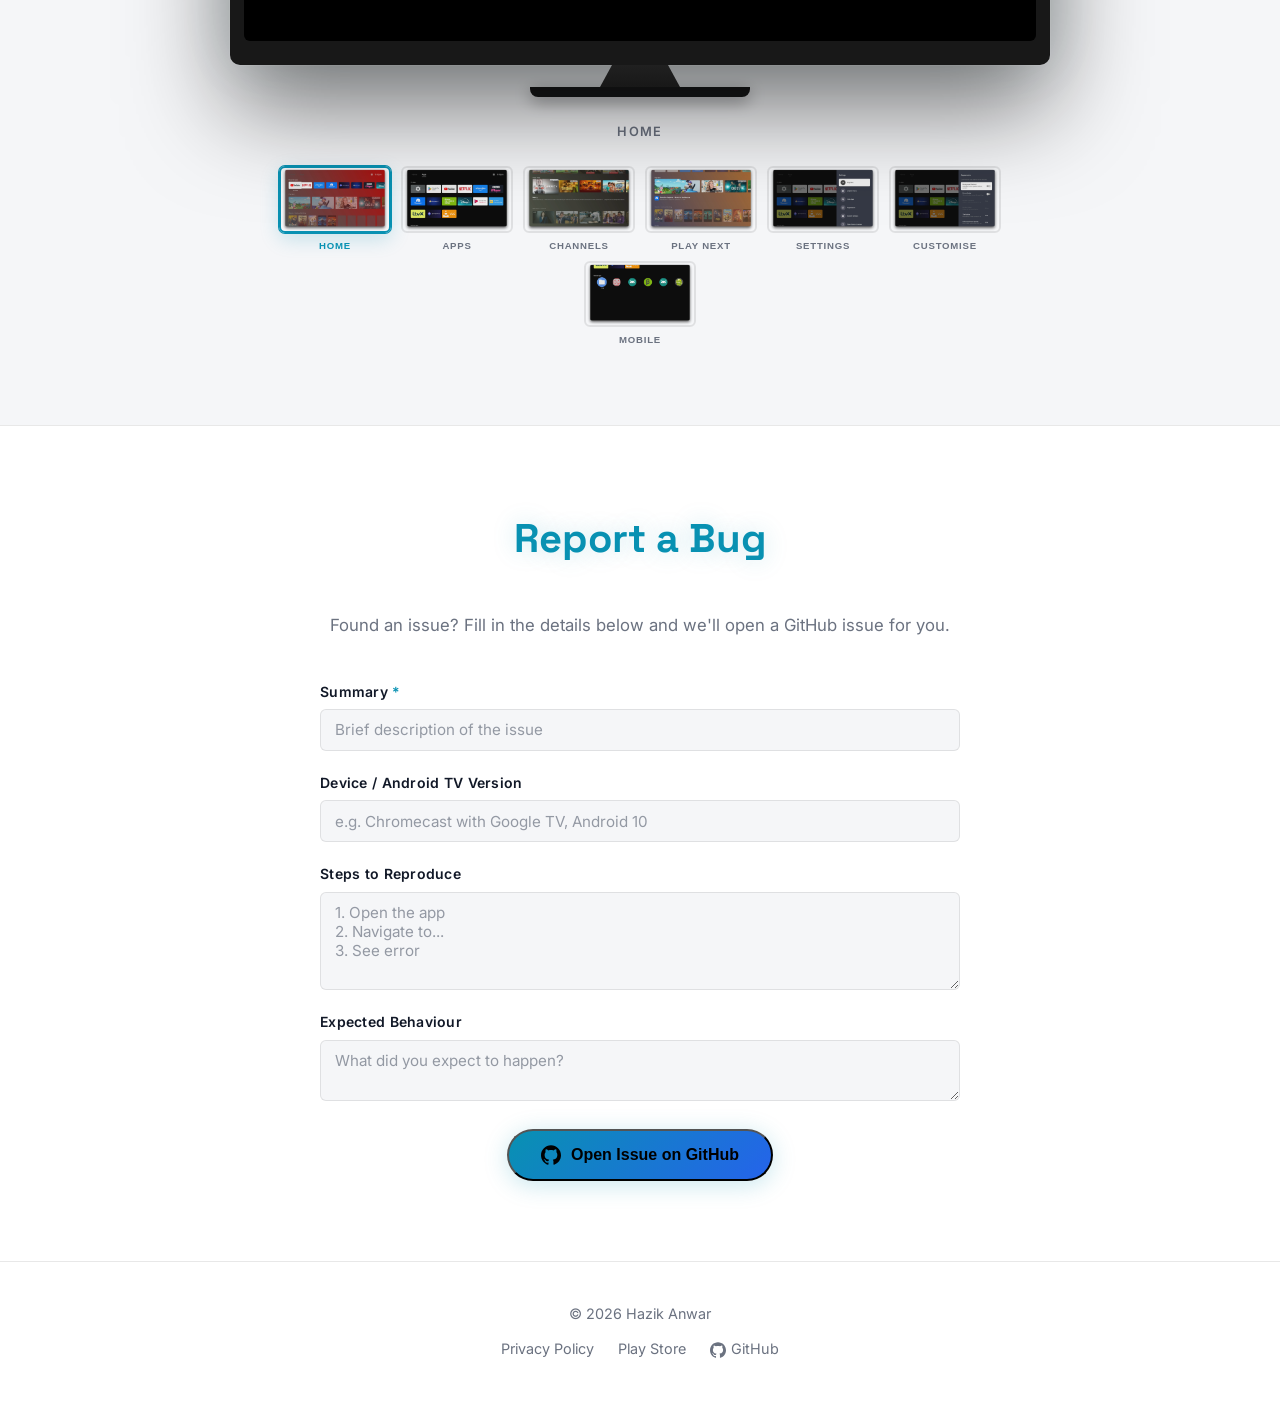
==== commit dc970dcd: "Fix TV frame alignment (87:52 ratio, absolute img fill), add prev/next buttons, thumbnail labels, au" ====
--- a/index.html
+++ b/index.html
@@ -90,6 +90,12 @@
                 <div class="tv-screen">
                   <img src="assets/screenshot-home.png" alt="Leap Launcher — Home screen" id="tvScreen" />
                 </div>
+                <button class="tv-nav-btn tv-prev" id="tvPrev" aria-label="Previous screenshot">
+                  <svg viewBox="0 0 24 24" fill="none" stroke="currentColor" stroke-width="2.5" stroke-linecap="round" stroke-linejoin="round" aria-hidden="true"><polyline points="15 18 9 12 15 6"/></svg>
+                </button>
+                <button class="tv-nav-btn tv-next" id="tvNext" aria-label="Next screenshot">
+                  <svg viewBox="0 0 24 24" fill="none" stroke="currentColor" stroke-width="2.5" stroke-linecap="round" stroke-linejoin="round" aria-hidden="true"><polyline points="9 18 15 12 9 6"/></svg>
+                </button>
               </div>
               <div class="tv-stand-neck"></div>
               <div class="tv-stand-base"></div>
@@ -101,25 +107,32 @@
             <!-- Thumbnail strip -->
             <div class="tv-thumbnails" role="list" aria-label="Screenshot thumbnails">
               <button class="tv-thumb active" data-src="assets/screenshot-home.png" data-caption="Home" aria-label="Home" aria-pressed="true">
-                <img src="assets/screenshot-home.png" alt="" />
+                <span class="thumb-img"><img src="assets/screenshot-home.png" alt="" /></span>
+                <span class="thumb-label">Home</span>
               </button>
               <button class="tv-thumb" data-src="assets/screenshot-apps-tv.png" data-caption="Apps" aria-label="Apps" aria-pressed="false">
-                <img src="assets/screenshot-apps-tv.png" alt="" />
+                <span class="thumb-img"><img src="assets/screenshot-apps-tv.png" alt="" /></span>
+                <span class="thumb-label">Apps</span>
               </button>
               <button class="tv-thumb" data-src="assets/screenshot-channels.png" data-caption="Channels" aria-label="Channels" aria-pressed="false">
-                <img src="assets/screenshot-channels.png" alt="" />
+                <span class="thumb-img"><img src="assets/screenshot-channels.png" alt="" /></span>
+                <span class="thumb-label">Channels</span>
               </button>
               <button class="tv-thumb" data-src="assets/screenshot-play-next.png" data-caption="Play Next" aria-label="Play Next" aria-pressed="false">
-                <img src="assets/screenshot-play-next.png" alt="" />
+                <span class="thumb-img"><img src="assets/screenshot-play-next.png" alt="" /></span>
+                <span class="thumb-label">Play Next</span>
               </button>
               <button class="tv-thumb" data-src="assets/screenshot-settings.png" data-caption="Settings" aria-label="Settings" aria-pressed="false">
-                <img src="assets/screenshot-settings.png" alt="" />
+                <span class="thumb-img"><img src="assets/screenshot-settings.png" alt="" /></span>
+                <span class="thumb-label">Settings</span>
               </button>
               <button class="tv-thumb" data-src="assets/screenshot-customisation.png" data-caption="Customise" aria-label="Customise" aria-pressed="false">
-                <img src="assets/screenshot-customisation.png" alt="" />
+                <span class="thumb-img"><img src="assets/screenshot-customisation.png" alt="" /></span>
+                <span class="thumb-label">Customise</span>
               </button>
               <button class="tv-thumb" data-src="assets/screenshot-apps-mobile.png" data-caption="Mobile View" aria-label="Mobile View" aria-pressed="false">
-                <img src="assets/screenshot-apps-mobile.png" alt="" />
+                <span class="thumb-img"><img src="assets/screenshot-apps-mobile.png" alt="" /></span>
+                <span class="thumb-label">Mobile</span>
               </button>
             </div>
 
@@ -191,26 +204,57 @@
         menuBtn.setAttribute('aria-expanded', open);
       });
 
-      // TV mockup — thumbnail switcher with crossfade
-      const tvScreen = document.getElementById('tvScreen');
+      // TV mockup — thumbnail switcher with crossfade, auto-advance & nav buttons
+      const tvScreen  = document.getElementById('tvScreen');
       const tvCaption = document.getElementById('tvCaption');
-      document.querySelectorAll('.tv-thumb').forEach((btn) => {
-        btn.addEventListener('click', () => {
-          if (btn.classList.contains('active')) return;
-          document.querySelectorAll('.tv-thumb').forEach((t) => {
-            t.classList.remove('active');
-            t.setAttribute('aria-pressed', 'false');
-          });
-          btn.classList.add('active');
-          btn.setAttribute('aria-pressed', 'true');
-          tvScreen.classList.add('fading');
-          setTimeout(() => {
-            tvScreen.src = btn.dataset.src;
-            tvCaption.textContent = btn.dataset.caption;
-            tvScreen.classList.remove('fading');
-          }, 180);
-        });
-      });
+      const thumbs    = Array.from(document.querySelectorAll('.tv-thumb'));
+      let currentIndex = 0;
+      let autoTimer    = null;
+      const INTERVAL   = 4500;
+
+      function switchTo(index) {
+        if (index < 0) index = thumbs.length - 1;
+        if (index >= thumbs.length) index = 0;
+        if (index === currentIndex) return;
+        thumbs[currentIndex].classList.remove('active');
+        thumbs[currentIndex].setAttribute('aria-pressed', 'false');
+        currentIndex = index;
+        thumbs[currentIndex].classList.add('active');
+        thumbs[currentIndex].setAttribute('aria-pressed', 'true');
+        tvScreen.classList.add('fading');
+        setTimeout(() => {
+          tvScreen.src = thumbs[currentIndex].dataset.src;
+          tvCaption.textContent = thumbs[currentIndex].dataset.caption;
+          tvScreen.classList.remove('fading');
+        }, 180);
+      }
+
+      function startAuto() {
+        clearInterval(autoTimer);
+        autoTimer = setInterval(() => switchTo(currentIndex + 1), INTERVAL);
+      }
+      function stopAuto() { clearInterval(autoTimer); }
+
+      thumbs.forEach((btn, i) => {
+        btn.addEventListener('click', () => { switchTo(i); stopAuto(); startAuto(); });
+      });
+      document.getElementById('tvPrev').addEventListener('click', () => { switchTo(currentIndex - 1); stopAuto(); startAuto(); });
+      document.getElementById('tvNext').addEventListener('click', () => { switchTo(currentIndex + 1); stopAuto(); startAuto(); });
+
+      // Pause auto-advance while the user is hovering or has focus inside the section
+      const tvWrapper = document.querySelector('.tv-wrapper');
+      tvWrapper.addEventListener('mouseenter', stopAuto);
+      tvWrapper.addEventListener('mouseleave', startAuto);
+      tvWrapper.addEventListener('focusin',    stopAuto);
+      tvWrapper.addEventListener('focusout',   startAuto);
+
+      // Keyboard ← → when hovering the section
+      document.querySelector('.screenshots-section').addEventListener('keydown', (e) => {
+        if (e.key === 'ArrowLeft')  { switchTo(currentIndex - 1); stopAuto(); startAuto(); }
+        if (e.key === 'ArrowRight') { switchTo(currentIndex + 1); stopAuto(); startAuto(); }
+      });
+
+      startAuto();
 
       // Bug report form → open pre-filled GitHub issue
       document.getElementById('bugForm').addEventListener('submit', (e) => {
--- a/style.css
+++ b/style.css
@@ -406,14 +406,19 @@
     0 40px 100px rgba(0, 0, 0, 0.55),
     0 0 60px rgba(var(--accent-rgb), 0.06),
     inset 0 1px 0 rgba(255, 255, 255, 0.05);
+  position: relative;
 }
 .tv-screen {
-  aspect-ratio: 16 / 9;
+  /* exact ratio of the screenshot assets (2784 × 1664) */
+  aspect-ratio: 87 / 52;
   border-radius: 6px;
   overflow: hidden;
   background: #000;
+  position: relative;
 }
 .tv-screen img {
+  position: absolute;
+  inset: 0;
   width: 100%;
   height: 100%;
   object-fit: cover;
@@ -422,6 +427,55 @@
 }
 .tv-screen img.fading {
   opacity: 0;
+}
+
+/* === TV nav buttons (prev / next) === */
+.tv-nav-btn {
+  position: absolute;
+  top: 50%;
+  transform: translateY(
+    calc(-50% - 5px)
+  ); /* offset for unequal bottom padding */
+  z-index: 3;
+  background: rgba(0, 0, 0, 0.5);
+  backdrop-filter: blur(4px);
+  -webkit-backdrop-filter: blur(4px);
+  border: 1px solid rgba(255, 255, 255, 0.18);
+  color: #fff;
+  width: 36px;
+  height: 36px;
+  border-radius: 50%;
+  cursor: pointer;
+  display: flex;
+  align-items: center;
+  justify-content: center;
+  opacity: 0;
+  transition:
+    opacity 0.2s,
+    background 0.2s;
+}
+.tv-frame:hover .tv-nav-btn,
+.tv-nav-btn:focus-visible {
+  opacity: 1;
+}
+.tv-nav-btn:hover {
+  background: rgba(0, 0, 0, 0.75);
+}
+.tv-nav-btn svg {
+  width: 18px;
+  height: 18px;
+}
+.tv-prev {
+  left: 16px;
+}
+.tv-next {
+  right: 16px;
+}
+/* Always show on touch devices */
+@media (hover: none) {
+  .tv-nav-btn {
+    opacity: 0.7;
+  }
 }
 .tv-stand-neck {
   width: 80px;
@@ -454,36 +508,59 @@
 }
 .tv-thumb {
   width: 112px;
-  aspect-ratio: 16 / 9;
+  cursor: pointer;
+  background: none;
+  border: none;
+  padding: 0;
+  flex-shrink: 0;
+  display: flex;
+  flex-direction: column;
+  align-items: center;
+  gap: 0.4rem;
+}
+/* Image container — this is where the border/overflow lives */
+.thumb-img {
+  width: 100%;
+  aspect-ratio: 87 / 52;
   border-radius: 6px;
   overflow: hidden;
-  cursor: pointer;
   border: 2px solid var(--border);
-  background: none;
-  padding: 0;
-  flex-shrink: 0;
+  display: block;
   transition:
     border-color var(--t),
     transform var(--t),
     box-shadow var(--t);
 }
-.tv-thumb img {
+.thumb-img img {
   width: 100%;
   height: 100%;
   object-fit: cover;
   display: block;
   pointer-events: none;
 }
-.tv-thumb:hover {
+.tv-thumb:hover .thumb-img {
   border-color: rgba(var(--accent-rgb), 0.5);
   transform: translateY(-2px);
   box-shadow: 0 6px 20px rgba(var(--accent-rgb), 0.15);
 }
-.tv-thumb.active {
+.tv-thumb.active .thumb-img {
   border-color: var(--accent);
   box-shadow:
     0 0 0 1px var(--accent),
     0 6px 20px rgba(var(--accent-rgb), 0.2);
+}
+/* Thumbnail label */
+.thumb-label {
+  font-size: 0.6rem;
+  font-weight: 600;
+  text-transform: uppercase;
+  letter-spacing: 0.08em;
+  color: var(--text-muted);
+  white-space: nowrap;
+  transition: color var(--t);
+}
+.tv-thumb.active .thumb-label {
+  color: var(--accent);
 }
 
 /* === Bug Report === */
@@ -666,4 +743,7 @@
   .tv-thumb {
     width: 80px;
   }
-}
+  .tv-nav-btn {
+    opacity: 0.8;
+  }
+}
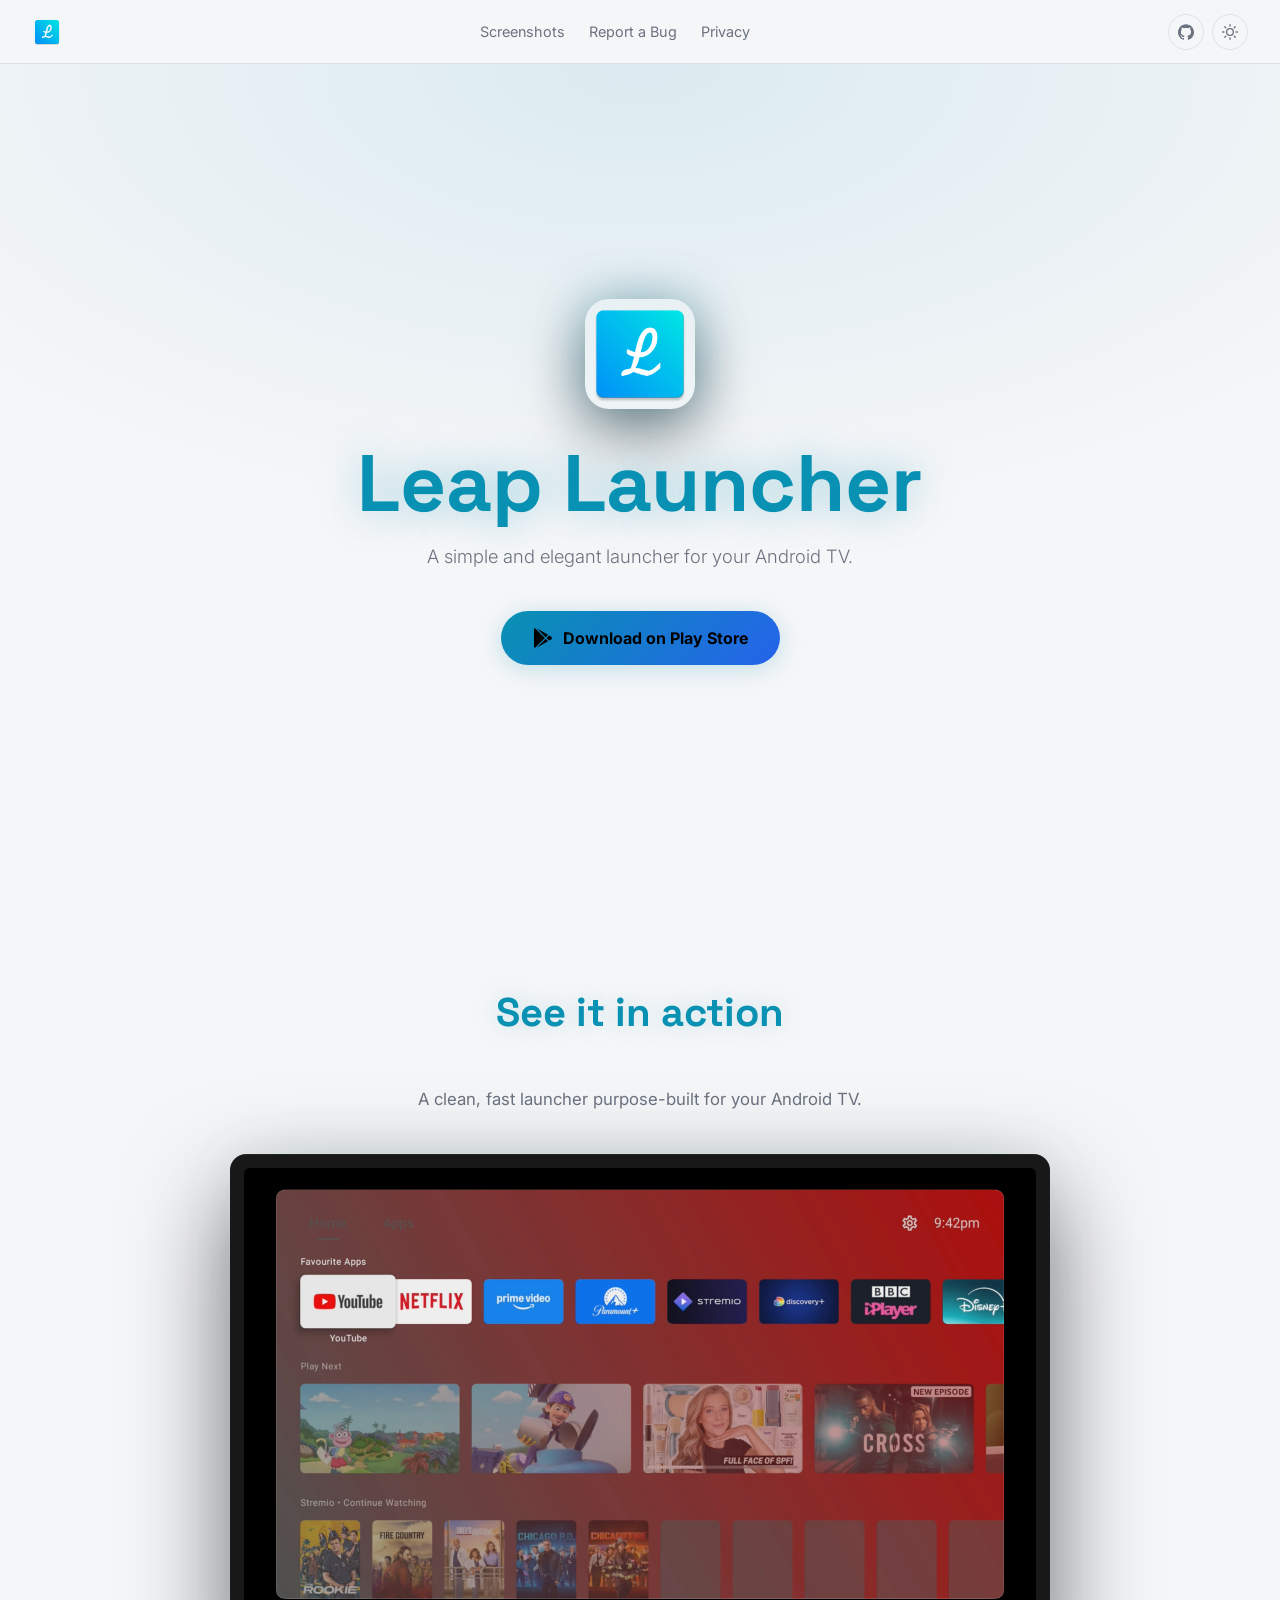
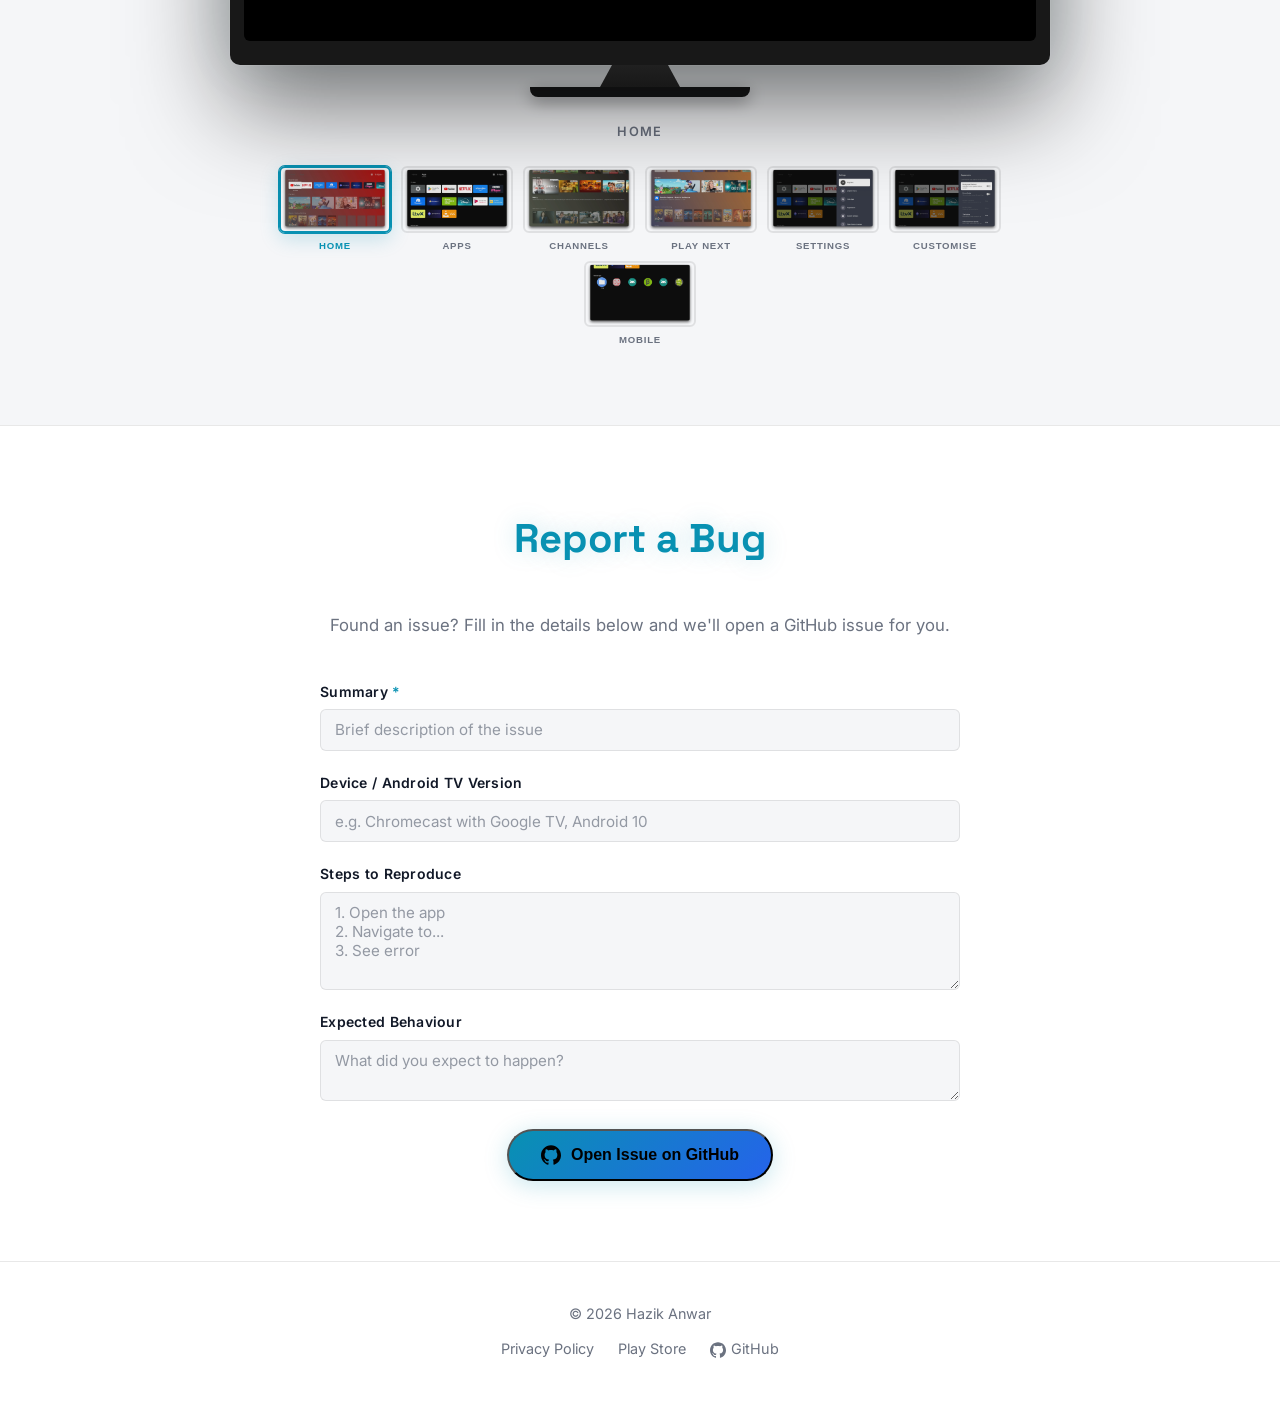
==== commit a30772e8: "Match navbar to HazAnwarDocs: nav-social wrapper, nav-social-link for GitHub icon" ====
--- a/index.html
+++ b/index.html
@@ -40,18 +40,20 @@
         <a href="#report">Report a Bug</a>
         <a href="privacy.html">Privacy</a>
       </div>
-      <a href="https://github.com/HazAnwar/leap-launcher" class="nav-github" target="_blank" rel="noopener noreferrer" aria-label="GitHub repository">
-        <svg viewBox="0 0 24 24" aria-hidden="true"><path d="M12 .297c-6.63 0-12 5.373-12 12 0 5.303 3.438 9.8 8.205 11.385.6.113.82-.258.82-.577 0-.285-.01-1.04-.015-2.04-3.338.724-4.042-1.61-4.042-1.61C4.422 18.07 3.633 17.7 3.633 17.7c-1.087-.744.084-.729.084-.729 1.205.084 1.838 1.236 1.838 1.236 1.07 1.835 2.809 1.305 3.495.998.108-.776.417-1.305.76-1.605-2.665-.3-5.466-1.332-5.466-5.93 0-1.31.465-2.38 1.235-3.22-.135-.303-.54-1.523.105-3.176 0 0 1.005-.322 3.3 1.23.96-.267 1.98-.399 3-.405 1.02.006 2.04.138 3 .405 2.28-1.552 3.285-1.23 3.285-1.23.645 1.653.24 2.873.12 3.176.765.84 1.23 1.91 1.23 3.22 0 4.61-2.805 5.625-5.475 5.92.42.36.81 1.096.81 2.22 0 1.606-.015 2.896-.015 3.286 0 .315.21.69.825.57C20.565 22.092 24 17.592 24 12.297c0-6.627-5.373-12-12-12"/></svg>
-      </a>
-      <button class="theme-toggle" id="themeToggle" aria-label="Toggle colour theme">
-        <!-- Moon = switch to dark (shown in light mode) -->
-        <svg class="icon-moon" viewBox="0 0 24 24" aria-hidden="true"><path d="M21 12.79A9 9 0 1 1 11.21 3 7 7 0 0 0 21 12.79z"/></svg>
-        <!-- Sun = switch to light (shown in dark mode) -->
-        <svg class="icon-sun" viewBox="0 0 24 24" aria-hidden="true"><circle cx="12" cy="12" r="5"/><line x1="12" y1="1" x2="12" y2="3"/><line x1="12" y1="21" x2="12" y2="23"/><line x1="4.22" y1="4.22" x2="5.64" y2="5.64"/><line x1="18.36" y1="18.36" x2="19.78" y2="19.78"/><line x1="1" y1="12" x2="3" y2="12"/><line x1="21" y1="12" x2="23" y2="12"/><line x1="4.22" y1="19.78" x2="5.64" y2="18.36"/><line x1="18.36" y1="5.64" x2="19.78" y2="4.22"/></svg>
-      </button>
-      <button class="nav-hamburger" id="menuBtn" aria-label="Toggle navigation" aria-expanded="false" aria-controls="navLinks">
-        <span></span><span></span><span></span>
-      </button>
+      <div class="nav-social">
+        <a href="https://github.com/HazAnwar/leap-launcher" class="nav-social-link" target="_blank" rel="noopener noreferrer" aria-label="GitHub repository">
+          <svg viewBox="0 0 24 24" aria-hidden="true"><path d="M12 .297c-6.63 0-12 5.373-12 12 0 5.303 3.438 9.8 8.205 11.385.6.113.82-.258.82-.577 0-.285-.01-1.04-.015-2.04-3.338.724-4.042-1.61-4.042-1.61C4.422 18.07 3.633 17.7 3.633 17.7c-1.087-.744.084-.729.084-.729 1.205.084 1.838 1.236 1.838 1.236 1.07 1.835 2.809 1.305 3.495.998.108-.776.417-1.305.76-1.605-2.665-.3-5.466-1.332-5.466-5.93 0-1.31.465-2.38 1.235-3.22-.135-.303-.54-1.523.105-3.176 0 0 1.005-.322 3.3 1.23.96-.267 1.98-.399 3-.405 1.02.006 2.04.138 3 .405 2.28-1.552 3.285-1.23 3.285-1.23.645 1.653.24 2.873.12 3.176.765.84 1.23 1.91 1.23 3.22 0 4.61-2.805 5.625-5.475 5.92.42.36.81 1.096.81 2.22 0 1.606-.015 2.896-.015 3.286 0 .315.21.69.825.57C20.565 22.092 24 17.592 24 12.297c0-6.627-5.373-12-12-12"/></svg>
+        </a>
+        <button class="theme-toggle" id="themeToggle" aria-label="Toggle colour theme">
+          <!-- Moon = switch to dark (shown in light mode) -->
+          <svg class="icon-moon" viewBox="0 0 24 24" aria-hidden="true"><path d="M21 12.79A9 9 0 1 1 11.21 3 7 7 0 0 0 21 12.79z"/></svg>
+          <!-- Sun = switch to light (shown in dark mode) -->
+          <svg class="icon-sun" viewBox="0 0 24 24" aria-hidden="true"><circle cx="12" cy="12" r="5"/><line x1="12" y1="1" x2="12" y2="3"/><line x1="12" y1="21" x2="12" y2="23"/><line x1="4.22" y1="4.22" x2="5.64" y2="5.64"/><line x1="18.36" y1="18.36" x2="19.78" y2="19.78"/><line x1="1" y1="12" x2="3" y2="12"/><line x1="21" y1="12" x2="23" y2="12"/><line x1="4.22" y1="19.78" x2="5.64" y2="18.36"/><line x1="18.36" y1="5.64" x2="19.78" y2="4.22"/></svg>
+        </button>
+      </div>
+        <button class="nav-hamburger" id="menuBtn" aria-label="Toggle navigation" aria-expanded="false" aria-controls="navLinks">
+          <span></span><span></span><span></span>
+        </button>
     </nav>
 
     <main>
--- a/style.css
+++ b/style.css
@@ -138,10 +138,14 @@
   transition: var(--t);
 }
 
-/* === Theme Toggle === */
-/* === Nav GitHub icon === */
-.nav-github {
-  display: flex;
+/* === Nav Social Icons === */
+.nav-social {
+  display: flex;
+  align-items: center;
+  gap: 0.5rem;
+}
+.nav-social-link {
+  display: inline-flex;
   align-items: center;
   justify-content: center;
   width: 36px;
@@ -149,21 +153,21 @@
   border-radius: 50%;
   border: 1px solid var(--border);
   color: var(--text-muted);
-  flex-shrink: 0;
   transition:
     border-color var(--t),
     color var(--t);
 }
-.nav-github:hover {
+.nav-social-link:hover {
   border-color: var(--accent);
   color: var(--accent);
 }
-.nav-github svg {
+.nav-social-link svg {
   width: 16px;
   height: 16px;
   fill: currentColor;
 }
 
+/* === Theme Toggle === */
 .theme-toggle {
   background: none;
   border: 1px solid var(--border);
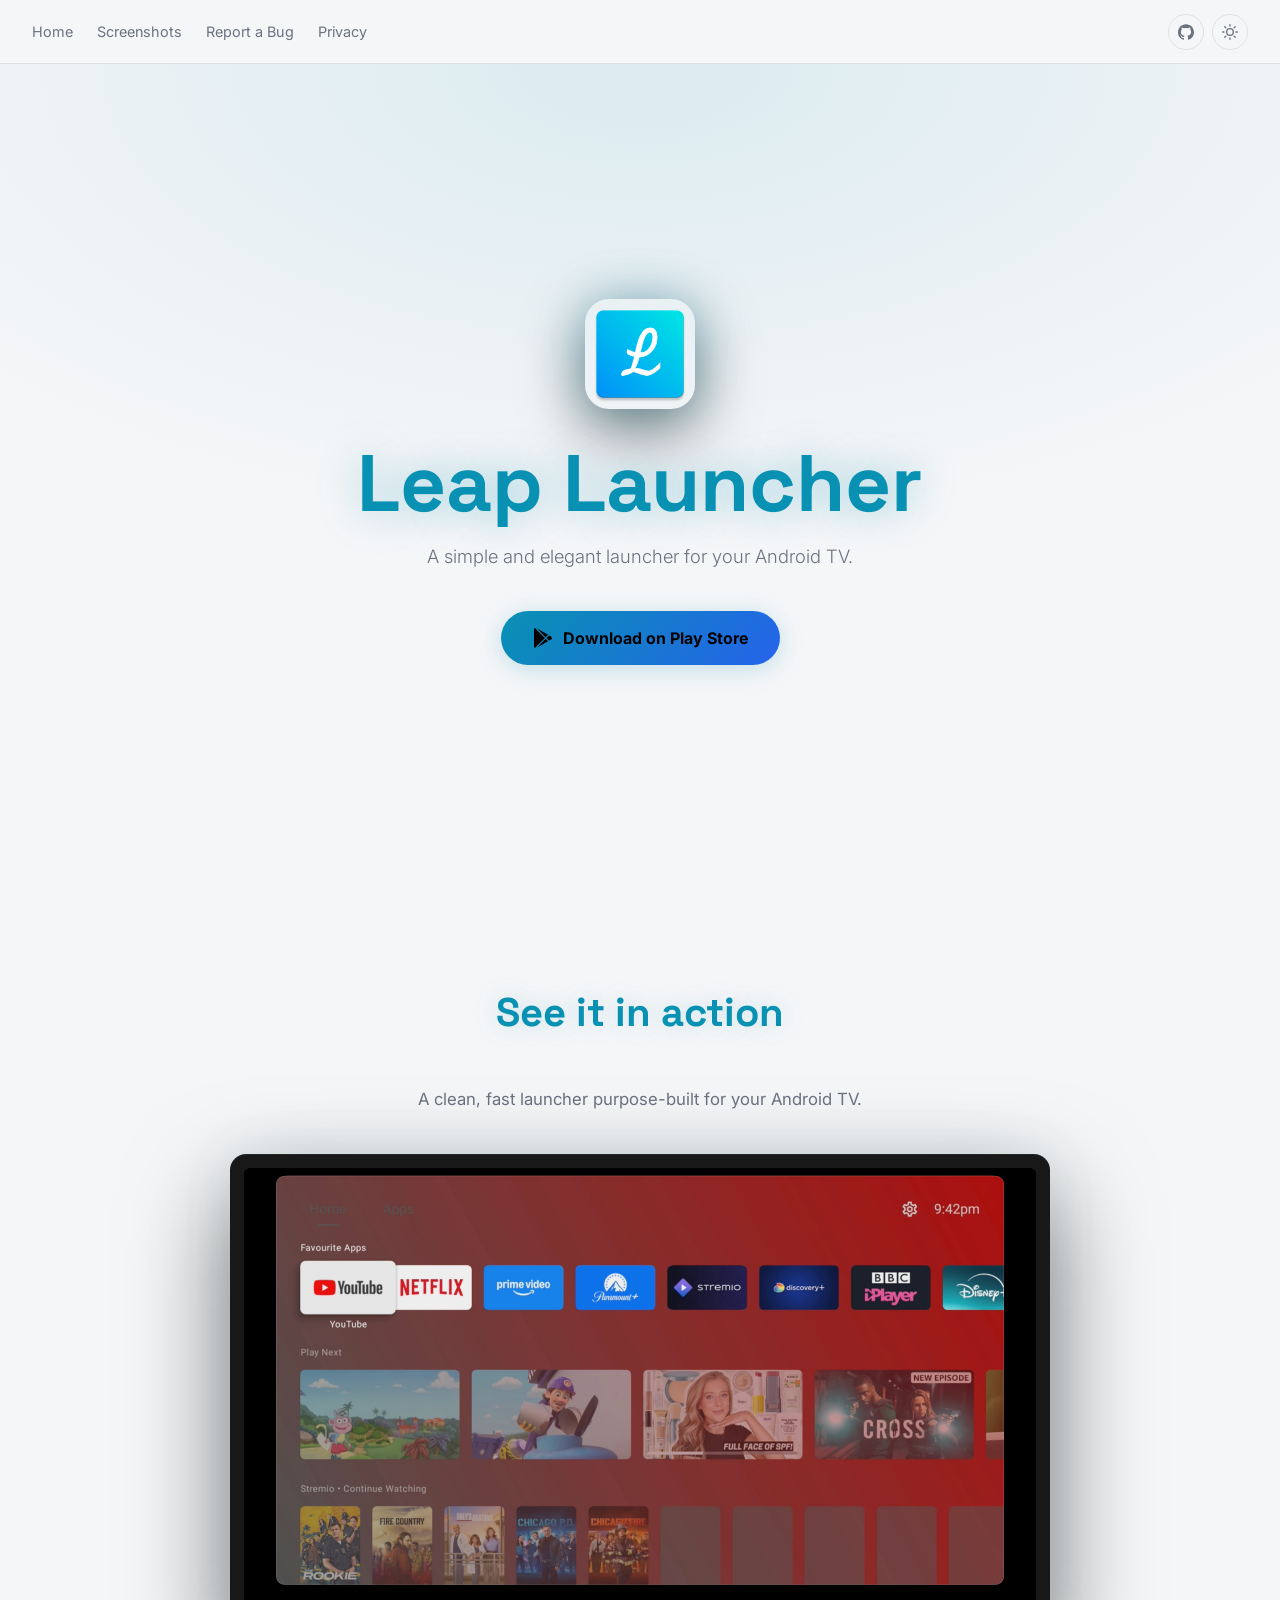
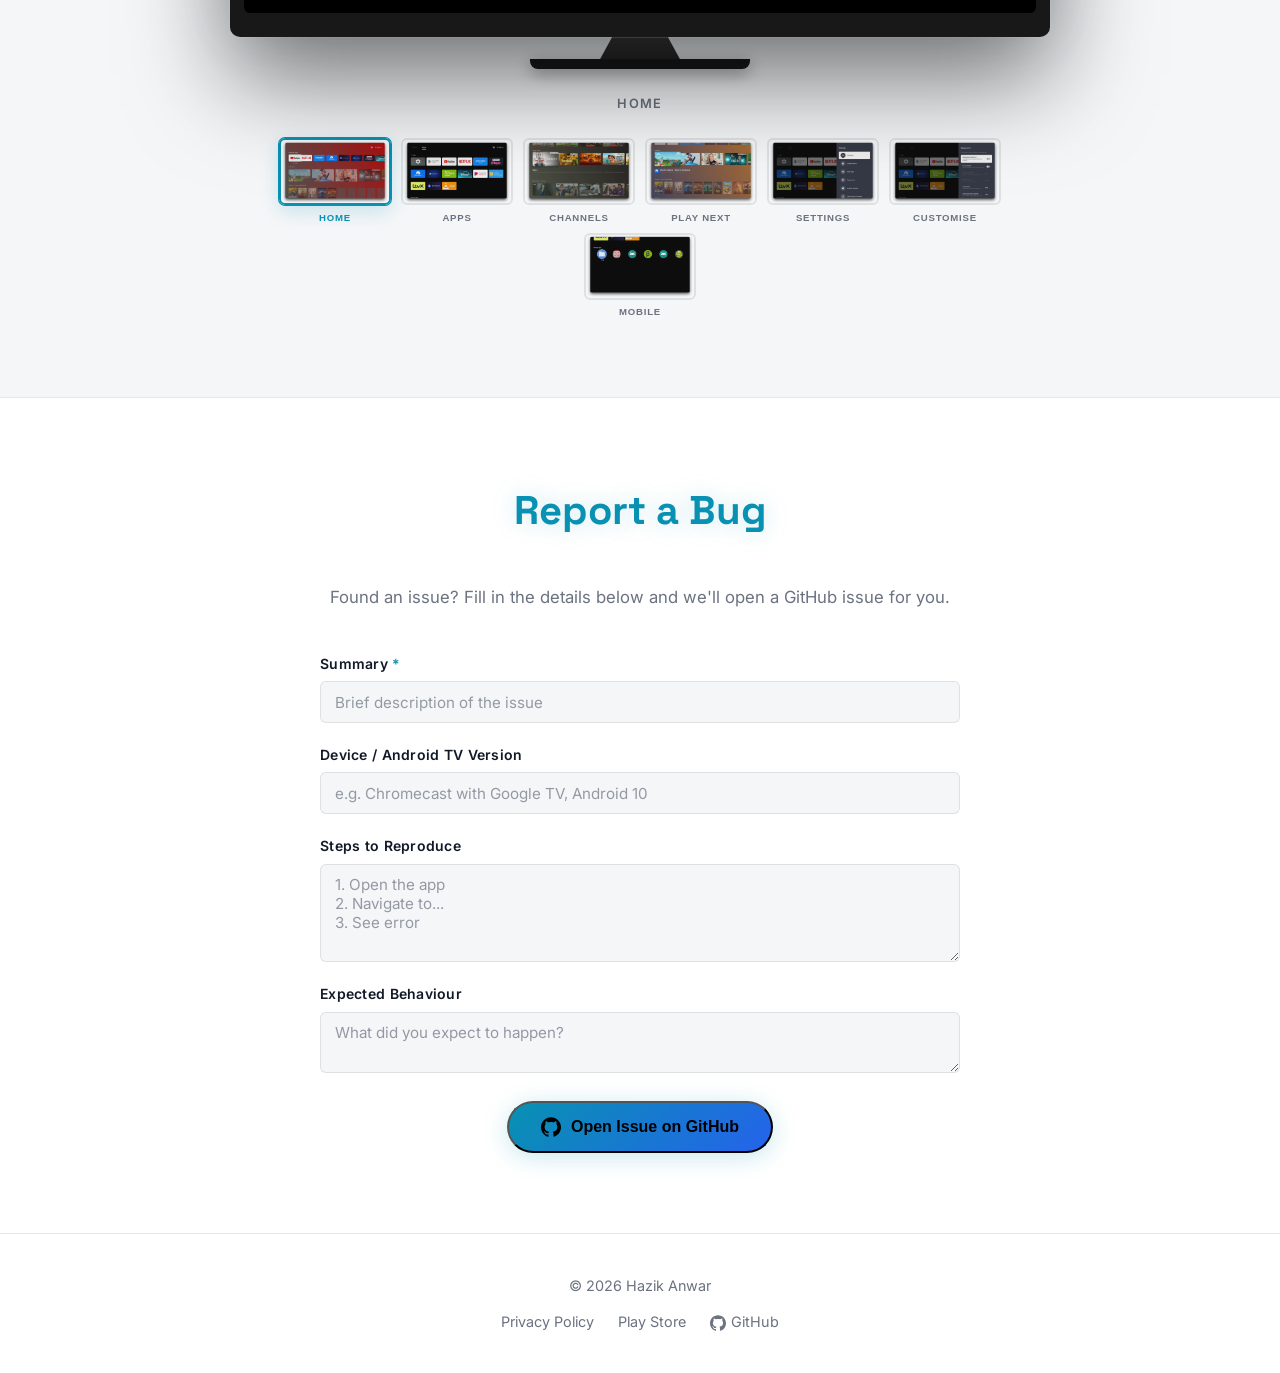
==== commit 007b0adf: "screenshots" ====
--- a/index.html
+++ b/index.html
@@ -1,10 +1,12 @@
 <!DOCTYPE html>
 <html lang="en">
-  <head>
+
+<head>
     <meta charset="UTF-8" />
     <meta name="viewport" content="width=device-width, initial-scale=1.0" />
     <title>Leap Launcher — Android TV Launcher</title>
-    <meta name="description" content="A simple and elegant launcher for your Android TV. Available free on the Google Play Store." />
+    <meta name="description"
+        content="A simple and elegant launcher for your Android TV. Available free on the Google Play Store." />
     <meta name="theme-color" content="#00ffe1" />
     <!-- Open Graph -->
     <meta property="og:title" content="Leap Launcher" />
@@ -17,280 +19,323 @@
     <!-- Fonts -->
     <link rel="preconnect" href="https://fonts.googleapis.com" />
     <link rel="preconnect" href="https://fonts.gstatic.com" crossorigin />
-    <link href="https://fonts.googleapis.com/css2?family=Space+Grotesk:wght@400;500;600;700&family=Inter:wght@300;400;600;700&display=swap" rel="stylesheet" />
+    <link
+        href="https://fonts.googleapis.com/css2?family=Space+Grotesk:wght@400;500;600;700&family=Inter:wght@300;400;600;700&display=swap"
+        rel="stylesheet" />
     <link rel="stylesheet" href="style.css" />
     <script>
-      // Apply theme before paint to prevent flash
-      (function () {
-        var saved = localStorage.getItem('theme');
-        var prefer = window.matchMedia('(prefers-color-scheme: light)').matches ? 'light' : 'dark';
-        document.documentElement.setAttribute('data-theme', saved || prefer);
-      })();
+        // Apply theme before paint to prevent flash
+        (function () {
+            var saved = localStorage.getItem('theme');
+            var prefer = window.matchMedia('(prefers-color-scheme: light)').matches ? 'light' : 'dark';
+            document.documentElement.setAttribute('data-theme', saved || prefer);
+        })();
     </script>
-  </head>
-  <body>
+</head>
+
+<body>
 
     <!-- ========== NAV ========== -->
     <nav class="nav">
-      <a href="https://hazanwar.github.io/" class="nav-brand">
-        <img src="assets/logo.webp" alt="Leap Launcher" class="nav-icon" />
-      </a>
-      <div class="nav-links" id="navLinks">
-        <a href="#screenshots">Screenshots</a>
-        <a href="#report">Report a Bug</a>
-        <a href="privacy.html">Privacy</a>
-      </div>
-      <div class="nav-social">
-        <a href="https://github.com/HazAnwar/leap-launcher" class="nav-social-link" target="_blank" rel="noopener noreferrer" aria-label="GitHub repository">
-          <svg viewBox="0 0 24 24" aria-hidden="true"><path d="M12 .297c-6.63 0-12 5.373-12 12 0 5.303 3.438 9.8 8.205 11.385.6.113.82-.258.82-.577 0-.285-.01-1.04-.015-2.04-3.338.724-4.042-1.61-4.042-1.61C4.422 18.07 3.633 17.7 3.633 17.7c-1.087-.744.084-.729.084-.729 1.205.084 1.838 1.236 1.838 1.236 1.07 1.835 2.809 1.305 3.495.998.108-.776.417-1.305.76-1.605-2.665-.3-5.466-1.332-5.466-5.93 0-1.31.465-2.38 1.235-3.22-.135-.303-.54-1.523.105-3.176 0 0 1.005-.322 3.3 1.23.96-.267 1.98-.399 3-.405 1.02.006 2.04.138 3 .405 2.28-1.552 3.285-1.23 3.285-1.23.645 1.653.24 2.873.12 3.176.765.84 1.23 1.91 1.23 3.22 0 4.61-2.805 5.625-5.475 5.92.42.36.81 1.096.81 2.22 0 1.606-.015 2.896-.015 3.286 0 .315.21.69.825.57C20.565 22.092 24 17.592 24 12.297c0-6.627-5.373-12-12-12"/></svg>
-        </a>
-        <button class="theme-toggle" id="themeToggle" aria-label="Toggle colour theme">
-          <!-- Moon = switch to dark (shown in light mode) -->
-          <svg class="icon-moon" viewBox="0 0 24 24" aria-hidden="true"><path d="M21 12.79A9 9 0 1 1 11.21 3 7 7 0 0 0 21 12.79z"/></svg>
-          <!-- Sun = switch to light (shown in dark mode) -->
-          <svg class="icon-sun" viewBox="0 0 24 24" aria-hidden="true"><circle cx="12" cy="12" r="5"/><line x1="12" y1="1" x2="12" y2="3"/><line x1="12" y1="21" x2="12" y2="23"/><line x1="4.22" y1="4.22" x2="5.64" y2="5.64"/><line x1="18.36" y1="18.36" x2="19.78" y2="19.78"/><line x1="1" y1="12" x2="3" y2="12"/><line x1="21" y1="12" x2="23" y2="12"/><line x1="4.22" y1="19.78" x2="5.64" y2="18.36"/><line x1="18.36" y1="5.64" x2="19.78" y2="4.22"/></svg>
-        </button>
-      </div>
-        <button class="nav-hamburger" id="menuBtn" aria-label="Toggle navigation" aria-expanded="false" aria-controls="navLinks">
-          <span></span><span></span><span></span>
+        <div class="nav-links" id="navLinks">
+            <a href="https://hazanwar.github.io/">Home</a>
+            <a href="#screenshots">Screenshots</a>
+            <a href="#report">Report a Bug</a>
+            <a href="privacy.html">Privacy</a>
+        </div>
+        <div class="nav-social">
+            <a href="https://github.com/HazAnwar/leap-launcher" class="nav-social-link" target="_blank"
+                rel="noopener noreferrer" aria-label="GitHub repository">
+                <svg viewBox="0 0 24 24" aria-hidden="true">
+                    <path
+                        d="M12 .297c-6.63 0-12 5.373-12 12 0 5.303 3.438 9.8 8.205 11.385.6.113.82-.258.82-.577 0-.285-.01-1.04-.015-2.04-3.338.724-4.042-1.61-4.042-1.61C4.422 18.07 3.633 17.7 3.633 17.7c-1.087-.744.084-.729.084-.729 1.205.084 1.838 1.236 1.838 1.236 1.07 1.835 2.809 1.305 3.495.998.108-.776.417-1.305.76-1.605-2.665-.3-5.466-1.332-5.466-5.93 0-1.31.465-2.38 1.235-3.22-.135-.303-.54-1.523.105-3.176 0 0 1.005-.322 3.3 1.23.96-.267 1.98-.399 3-.405 1.02.006 2.04.138 3 .405 2.28-1.552 3.285-1.23 3.285-1.23.645 1.653.24 2.873.12 3.176.765.84 1.23 1.91 1.23 3.22 0 4.61-2.805 5.625-5.475 5.92.42.36.81 1.096.81 2.22 0 1.606-.015 2.896-.015 3.286 0 .315.21.69.825.57C20.565 22.092 24 17.592 24 12.297c0-6.627-5.373-12-12-12" />
+                </svg>
+            </a>
+            <button class="theme-toggle" id="themeToggle" aria-label="Toggle colour theme">
+                <svg class="icon-moon" viewBox="0 0 24 24" aria-hidden="true">
+                    <path d="M21 12.79A9 9 0 1 1 11.21 3 7 7 0 0 0 21 12.79z" />
+                </svg>
+                <svg class="icon-sun" viewBox="0 0 24 24" aria-hidden="true">
+                    <circle cx="12" cy="12" r="5" />
+                    <line x1="12" y1="1" x2="12" y2="3" />
+                    <line x1="12" y1="21" x2="12" y2="23" />
+                    <line x1="4.22" y1="4.22" x2="5.64" y2="5.64" />
+                    <line x1="18.36" y1="18.36" x2="19.78" y2="19.78" />
+                    <line x1="1" y1="12" x2="3" y2="12" />
+                    <line x1="21" y1="12" x2="23" y2="12" />
+                    <line x1="4.22" y1="19.78" x2="5.64" y2="18.36" />
+                    <line x1="18.36" y1="5.64" x2="19.78" y2="4.22" />
+                </svg>
+            </button>
+        </div>
+        <button class="nav-hamburger" id="menuBtn" aria-label="Toggle navigation" aria-expanded="false"
+            aria-controls="navLinks">
+            <span></span><span></span><span></span>
         </button>
     </nav>
 
     <main>
 
-      <!-- ========== HERO ========== -->
-      <section class="hero">
-        <div class="hero-content">
-          <img src="assets/logo.webp" alt="Leap Launcher app icon" class="hero-icon" />
-          <h1>Leap Launcher</h1>
-          <p class="hero-subtitle">A simple and elegant launcher for your Android TV.</p>
-          <div class="hero-actions">
-            <a
-              href="https://play.google.com/store/apps/details?id=com.haztech.launcher"
-              class="cta-button"
-              target="_blank"
-              rel="noopener noreferrer"
-            >
-              <!-- Google Play icon -->
-              <svg viewBox="0 0 512 512" aria-hidden="true"><path d="M325.3 234.3L104.6 13l280.8 161.2-60.1 60.1zM47 0C34 6.8 25.3 19.2 25.3 35.3v441.3c0 16.1 8.7 28.5 21.7 35.3l256-256L47 0zm425.2 225.6l-58.9-34.1-65.7 64.5 65.7 64.5 60.1-34.1c17.1-9.8 17.1-34.9-.1-44.8zM104.6 499l280.8-161.2-60.1-60.1L104.6 499z"/></svg>
-              Download on Play Store
-            </a>
-          </div>
-        </div>
-      </section>
-
-      <!-- ========== SCREENSHOTS ========== -->
-      <section class="screenshots-section" id="screenshots">
-        <div class="container">
-          <h2 class="section-title">See it in action</h2>
-          <p class="section-lead">A clean, fast launcher purpose-built for your Android TV.</p>
-          <div class="tv-wrapper">
-
-            <!-- TV frame -->
-            <div class="tv-frame" aria-label="App screenshot preview">
-              <div class="tv-bezel">
-                <div class="tv-screen">
-                  <img src="assets/screenshot-home.png" alt="Leap Launcher — Home screen" id="tvScreen" />
+        <!-- ========== HERO ========== -->
+        <section class="hero">
+            <div class="hero-content">
+                <img src="assets/logo.webp" alt="Leap Launcher app icon" class="hero-icon" />
+                <h1>Leap Launcher</h1>
+                <p class="hero-subtitle">A simple and elegant launcher for your Android TV.</p>
+                <div class="hero-actions">
+                    <a href="https://play.google.com/store/apps/details?id=com.haztech.launcher" class="cta-button"
+                        target="_blank" rel="noopener noreferrer">
+                        <!-- Google Play icon -->
+                        <svg viewBox="0 0 512 512" aria-hidden="true">
+                            <path
+                                d="M325.3 234.3L104.6 13l280.8 161.2-60.1 60.1zM47 0C34 6.8 25.3 19.2 25.3 35.3v441.3c0 16.1 8.7 28.5 21.7 35.3l256-256L47 0zm425.2 225.6l-58.9-34.1-65.7 64.5 65.7 64.5 60.1-34.1c17.1-9.8 17.1-34.9-.1-44.8zM104.6 499l280.8-161.2-60.1-60.1L104.6 499z" />
+                        </svg>
+                        Download on Play Store
+                    </a>
                 </div>
-                <button class="tv-nav-btn tv-prev" id="tvPrev" aria-label="Previous screenshot">
-                  <svg viewBox="0 0 24 24" fill="none" stroke="currentColor" stroke-width="2.5" stroke-linecap="round" stroke-linejoin="round" aria-hidden="true"><polyline points="15 18 9 12 15 6"/></svg>
-                </button>
-                <button class="tv-nav-btn tv-next" id="tvNext" aria-label="Next screenshot">
-                  <svg viewBox="0 0 24 24" fill="none" stroke="currentColor" stroke-width="2.5" stroke-linecap="round" stroke-linejoin="round" aria-hidden="true"><polyline points="9 18 15 12 9 6"/></svg>
-                </button>
-              </div>
-              <div class="tv-stand-neck"></div>
-              <div class="tv-stand-base"></div>
             </div>
-
-            <!-- Active screenshot label -->
-            <p class="tv-caption" id="tvCaption" aria-live="polite">Home</p>
-
-            <!-- Thumbnail strip -->
-            <div class="tv-thumbnails" role="list" aria-label="Screenshot thumbnails">
-              <button class="tv-thumb active" data-src="assets/screenshot-home.png" data-caption="Home" aria-label="Home" aria-pressed="true">
-                <span class="thumb-img"><img src="assets/screenshot-home.png" alt="" /></span>
-                <span class="thumb-label">Home</span>
-              </button>
-              <button class="tv-thumb" data-src="assets/screenshot-apps-tv.png" data-caption="Apps" aria-label="Apps" aria-pressed="false">
-                <span class="thumb-img"><img src="assets/screenshot-apps-tv.png" alt="" /></span>
-                <span class="thumb-label">Apps</span>
-              </button>
-              <button class="tv-thumb" data-src="assets/screenshot-channels.png" data-caption="Channels" aria-label="Channels" aria-pressed="false">
-                <span class="thumb-img"><img src="assets/screenshot-channels.png" alt="" /></span>
-                <span class="thumb-label">Channels</span>
-              </button>
-              <button class="tv-thumb" data-src="assets/screenshot-play-next.png" data-caption="Play Next" aria-label="Play Next" aria-pressed="false">
-                <span class="thumb-img"><img src="assets/screenshot-play-next.png" alt="" /></span>
-                <span class="thumb-label">Play Next</span>
-              </button>
-              <button class="tv-thumb" data-src="assets/screenshot-settings.png" data-caption="Settings" aria-label="Settings" aria-pressed="false">
-                <span class="thumb-img"><img src="assets/screenshot-settings.png" alt="" /></span>
-                <span class="thumb-label">Settings</span>
-              </button>
-              <button class="tv-thumb" data-src="assets/screenshot-customisation.png" data-caption="Customise" aria-label="Customise" aria-pressed="false">
-                <span class="thumb-img"><img src="assets/screenshot-customisation.png" alt="" /></span>
-                <span class="thumb-label">Customise</span>
-              </button>
-              <button class="tv-thumb" data-src="assets/screenshot-apps-mobile.png" data-caption="Mobile View" aria-label="Mobile View" aria-pressed="false">
-                <span class="thumb-img"><img src="assets/screenshot-apps-mobile.png" alt="" /></span>
-                <span class="thumb-label">Mobile</span>
-              </button>
+        </section>
+
+        <!-- ========== SCREENSHOTS ========== -->
+        <section class="screenshots-section" id="screenshots">
+            <div class="container">
+                <h2 class="section-title">See it in action</h2>
+                <p class="section-lead">A clean, fast launcher purpose-built for your Android TV.</p>
+                <div class="tv-wrapper">
+
+                    <!-- TV frame -->
+                    <div class="tv-frame" aria-label="App screenshot preview">
+                        <div class="tv-bezel">
+                            <div class="tv-screen" id="tvScreen"
+                                style="background-image: url('assets/screenshot-home.png')" role="img"
+                                aria-label="Leap Launcher — Home screen">
+                            </div>
+                            <button class="tv-nav-btn tv-prev" id="tvPrev" aria-label="Previous screenshot">
+                                <svg viewBox="0 0 24 24" fill="none" stroke="currentColor" stroke-width="2.5"
+                                    stroke-linecap="round" stroke-linejoin="round" aria-hidden="true">
+                                    <polyline points="15 18 9 12 15 6" />
+                                </svg>
+                            </button>
+                            <button class="tv-nav-btn tv-next" id="tvNext" aria-label="Next screenshot">
+                                <svg viewBox="0 0 24 24" fill="none" stroke="currentColor" stroke-width="2.5"
+                                    stroke-linecap="round" stroke-linejoin="round" aria-hidden="true">
+                                    <polyline points="9 18 15 12 9 6" />
+                                </svg>
+                            </button>
+                        </div>
+                        <div class="tv-stand-neck"></div>
+                        <div class="tv-stand-base"></div>
+                    </div>
+
+                    <!-- Active screenshot label -->
+                    <p class="tv-caption" id="tvCaption" aria-live="polite">Home</p>
+
+                    <!-- Thumbnail strip -->
+                    <div class="tv-thumbnails" role="list" aria-label="Screenshot thumbnails">
+                        <button class="tv-thumb active" data-src="assets/screenshot-home.png" data-caption="Home"
+                            aria-label="Home" aria-pressed="true">
+                            <span class="thumb-img"><img src="assets/screenshot-home.png" alt="" /></span>
+                            <span class="thumb-label">Home</span>
+                        </button>
+                        <button class="tv-thumb" data-src="assets/screenshot-apps-tv.png" data-caption="Apps"
+                            aria-label="Apps" aria-pressed="false">
+                            <span class="thumb-img"><img src="assets/screenshot-apps-tv.png" alt="" /></span>
+                            <span class="thumb-label">Apps</span>
+                        </button>
+                        <button class="tv-thumb" data-src="assets/screenshot-channels.png" data-caption="Channels"
+                            aria-label="Channels" aria-pressed="false">
+                            <span class="thumb-img"><img src="assets/screenshot-channels.png" alt="" /></span>
+                            <span class="thumb-label">Channels</span>
+                        </button>
+                        <button class="tv-thumb" data-src="assets/screenshot-play-next.png" data-caption="Play Next"
+                            aria-label="Play Next" aria-pressed="false">
+                            <span class="thumb-img"><img src="assets/screenshot-play-next.png" alt="" /></span>
+                            <span class="thumb-label">Play Next</span>
+                        </button>
+                        <button class="tv-thumb" data-src="assets/screenshot-settings.png" data-caption="Settings"
+                            aria-label="Settings" aria-pressed="false">
+                            <span class="thumb-img"><img src="assets/screenshot-settings.png" alt="" /></span>
+                            <span class="thumb-label">Settings</span>
+                        </button>
+                        <button class="tv-thumb" data-src="assets/screenshot-customisation.png" data-caption="Customise"
+                            aria-label="Customise" aria-pressed="false">
+                            <span class="thumb-img"><img src="assets/screenshot-customisation.png" alt="" /></span>
+                            <span class="thumb-label">Customise</span>
+                        </button>
+                        <button class="tv-thumb" data-src="assets/screenshot-apps-mobile.png" data-caption="Mobile View"
+                            aria-label="Mobile View" aria-pressed="false">
+                            <span class="thumb-img"><img src="assets/screenshot-apps-mobile.png" alt="" /></span>
+                            <span class="thumb-label">Mobile</span>
+                        </button>
+                    </div>
+
+                </div>
             </div>
-
-          </div>
-        </div>
-      </section>
-
-      <!-- ========== BUG REPORT ========== -->
-      <section class="bug-report" id="report">
-        <div class="container">
-          <h2 class="section-title">Report a Bug</h2>
-          <p class="section-lead">Found an issue? Fill in the details below and we'll open a GitHub issue for you.</p>
-          <form class="bug-form" id="bugForm" novalidate>
-            <div class="form-group">
-              <label for="bugTitle">Summary <span aria-hidden="true">*</span></label>
-              <input type="text" id="bugTitle" placeholder="Brief description of the issue" required />
+        </section>
+
+        <!-- ========== BUG REPORT ========== -->
+        <section class="bug-report" id="report">
+            <div class="container">
+                <h2 class="section-title">Report a Bug</h2>
+                <p class="section-lead">Found an issue? Fill in the details below and we'll open a GitHub issue for you.
+                </p>
+                <form class="bug-form" id="bugForm" novalidate>
+                    <div class="form-group">
+                        <label for="bugTitle">Summary <span aria-hidden="true">*</span></label>
+                        <input type="text" id="bugTitle" placeholder="Brief description of the issue" required />
+                    </div>
+                    <div class="form-group">
+                        <label for="bugDevice">Device / Android TV Version</label>
+                        <input type="text" id="bugDevice" placeholder="e.g. Chromecast with Google TV, Android 10" />
+                    </div>
+                    <div class="form-group">
+                        <label for="bugSteps">Steps to Reproduce</label>
+                        <textarea id="bugSteps" rows="4"
+                            placeholder="1. Open the app&#10;2. Navigate to...&#10;3. See error"></textarea>
+                    </div>
+                    <div class="form-group">
+                        <label for="bugExpected">Expected Behaviour</label>
+                        <textarea id="bugExpected" rows="2" placeholder="What did you expect to happen?"></textarea>
+                    </div>
+                    <div class="form-error" id="bugError" role="alert" hidden>Please enter a summary before submitting.
+                    </div>
+                    <button type="submit" class="cta-button">
+                        <svg viewBox="0 0 24 24" aria-hidden="true">
+                            <path
+                                d="M12 .297c-6.63 0-12 5.373-12 12 0 5.303 3.438 9.8 8.205 11.385.6.113.82-.258.82-.577 0-.285-.01-1.04-.015-2.04-3.338.724-4.042-1.61-4.042-1.61C4.422 18.07 3.633 17.7 3.633 17.7c-1.087-.744.084-.729.084-.729 1.205.084 1.838 1.236 1.838 1.236 1.07 1.835 2.809 1.305 3.495.998.108-.776.417-1.305.76-1.605-2.665-.3-5.466-1.332-5.466-5.93 0-1.31.465-2.38 1.235-3.22-.135-.303-.54-1.523.105-3.176 0 0 1.005-.322 3.3 1.23.96-.267 1.98-.399 3-.405 1.02.006 2.04.138 3 .405 2.28-1.552 3.285-1.23 3.285-1.23.645 1.653.24 2.873.12 3.176.765.84 1.23 1.91 1.23 3.22 0 4.61-2.805 5.625-5.475 5.92.42.36.81 1.096.81 2.22 0 1.606-.015 2.896-.015 3.286 0 .315.21.69.825.57C20.565 22.092 24 17.592 24 12.297c0-6.627-5.373-12-12-12" />
+                        </svg>
+                        Open Issue on GitHub
+                    </button>
+                </form>
             </div>
-            <div class="form-group">
-              <label for="bugDevice">Device / Android TV Version</label>
-              <input type="text" id="bugDevice" placeholder="e.g. Chromecast with Google TV, Android 10" />
-            </div>
-            <div class="form-group">
-              <label for="bugSteps">Steps to Reproduce</label>
-              <textarea id="bugSteps" rows="4" placeholder="1. Open the app&#10;2. Navigate to...&#10;3. See error"></textarea>
-            </div>
-            <div class="form-group">
-              <label for="bugExpected">Expected Behaviour</label>
-              <textarea id="bugExpected" rows="2" placeholder="What did you expect to happen?"></textarea>
-            </div>
-            <div class="form-error" id="bugError" role="alert" hidden>Please enter a summary before submitting.</div>
-            <button type="submit" class="cta-button">
-              <svg viewBox="0 0 24 24" aria-hidden="true"><path d="M12 .297c-6.63 0-12 5.373-12 12 0 5.303 3.438 9.8 8.205 11.385.6.113.82-.258.82-.577 0-.285-.01-1.04-.015-2.04-3.338.724-4.042-1.61-4.042-1.61C4.422 18.07 3.633 17.7 3.633 17.7c-1.087-.744.084-.729.084-.729 1.205.084 1.838 1.236 1.838 1.236 1.07 1.835 2.809 1.305 3.495.998.108-.776.417-1.305.76-1.605-2.665-.3-5.466-1.332-5.466-5.93 0-1.31.465-2.38 1.235-3.22-.135-.303-.54-1.523.105-3.176 0 0 1.005-.322 3.3 1.23.96-.267 1.98-.399 3-.405 1.02.006 2.04.138 3 .405 2.28-1.552 3.285-1.23 3.285-1.23.645 1.653.24 2.873.12 3.176.765.84 1.23 1.91 1.23 3.22 0 4.61-2.805 5.625-5.475 5.92.42.36.81 1.096.81 2.22 0 1.606-.015 2.896-.015 3.286 0 .315.21.69.825.57C20.565 22.092 24 17.592 24 12.297c0-6.627-5.373-12-12-12"/></svg>
-              Open Issue on GitHub
-            </button>
-          </form>
-        </div>
-      </section>
+        </section>
 
     </main>
 
     <!-- ========== FOOTER ========== -->
     <footer>
-      <div class="container">
-        <p>&copy; 2026 Hazik Anwar</p>
-        <nav aria-label="Footer links">
-          <a href="privacy.html">Privacy Policy</a>
-          <a href="https://play.google.com/store/apps/details?id=com.haztech.launcher" target="_blank" rel="noopener noreferrer">Play Store</a>
-          <a href="https://github.com/HazAnwar/leap-launcher" target="_blank" rel="noopener noreferrer" aria-label="GitHub repository">
-            <svg viewBox="0 0 24 24" aria-hidden="true" style="width:16px;height:16px;fill:currentColor;vertical-align:middle;margin-right:0.3em"><path d="M12 .297c-6.63 0-12 5.373-12 12 0 5.303 3.438 9.8 8.205 11.385.6.113.82-.258.82-.577 0-.285-.01-1.04-.015-2.04-3.338.724-4.042-1.61-4.042-1.61C4.422 18.07 3.633 17.7 3.633 17.7c-1.087-.744.084-.729.084-.729 1.205.084 1.838 1.236 1.838 1.236 1.07 1.835 2.809 1.305 3.495.998.108-.776.417-1.305.76-1.605-2.665-.3-5.466-1.332-5.466-5.93 0-1.31.465-2.38 1.235-3.22-.135-.303-.54-1.523.105-3.176 0 0 1.005-.322 3.3 1.23.96-.267 1.98-.399 3-.405 1.02.006 2.04.138 3 .405 2.28-1.552 3.285-1.23 3.285-1.23.645 1.653.24 2.873.12 3.176.765.84 1.23 1.91 1.23 3.22 0 4.61-2.805 5.625-5.475 5.92.42.36.81 1.096.81 2.22 0 1.606-.015 2.896-.015 3.286 0 .315.21.69.825.57C20.565 22.092 24 17.592 24 12.297c0-6.627-5.373-12-12-12"/></svg>GitHub
-          </a>
-        </nav>
-      </div>
+        <div class="container">
+            <p>&copy; 2026 Hazik Anwar</p>
+            <nav aria-label="Footer links">
+                <a href="privacy.html">Privacy Policy</a>
+                <a href="https://play.google.com/store/apps/details?id=com.haztech.launcher" target="_blank"
+                    rel="noopener noreferrer">Play Store</a>
+                <a href="https://github.com/HazAnwar/leap-launcher" target="_blank" rel="noopener noreferrer"
+                    aria-label="GitHub repository">
+                    <svg viewBox="0 0 24 24" aria-hidden="true"
+                        style="width:16px;height:16px;fill:currentColor;vertical-align:middle;margin-right:0.3em">
+                        <path
+                            d="M12 .297c-6.63 0-12 5.373-12 12 0 5.303 3.438 9.8 8.205 11.385.6.113.82-.258.82-.577 0-.285-.01-1.04-.015-2.04-3.338.724-4.042-1.61-4.042-1.61C4.422 18.07 3.633 17.7 3.633 17.7c-1.087-.744.084-.729.084-.729 1.205.084 1.838 1.236 1.838 1.236 1.07 1.835 2.809 1.305 3.495.998.108-.776.417-1.305.76-1.605-2.665-.3-5.466-1.332-5.466-5.93 0-1.31.465-2.38 1.235-3.22-.135-.303-.54-1.523.105-3.176 0 0 1.005-.322 3.3 1.23.96-.267 1.98-.399 3-.405 1.02.006 2.04.138 3 .405 2.28-1.552 3.285-1.23 3.285-1.23.645 1.653.24 2.873.12 3.176.765.84 1.23 1.91 1.23 3.22 0 4.61-2.805 5.625-5.475 5.92.42.36.81 1.096.81 2.22 0 1.606-.015 2.896-.015 3.286 0 .315.21.69.825.57C20.565 22.092 24 17.592 24 12.297c0-6.627-5.373-12-12-12" />
+                    </svg>GitHub
+                </a>
+            </nav>
+        </div>
     </footer>
 
     <script>
-      // Theme toggle
-      const themeToggle = document.getElementById('themeToggle');
-      themeToggle.addEventListener('click', () => {
-        const next = document.documentElement.getAttribute('data-theme') === 'light' ? 'dark' : 'light';
-        document.documentElement.setAttribute('data-theme', next);
-        localStorage.setItem('theme', next);
-      });
-
-      // Mobile nav toggle
-      const menuBtn = document.getElementById('menuBtn');
-      const navLinks = document.getElementById('navLinks');
-      menuBtn.addEventListener('click', () => {
-        const open = navLinks.classList.toggle('open');
-        menuBtn.setAttribute('aria-expanded', open);
-      });
-
-      // TV mockup — thumbnail switcher with crossfade, auto-advance & nav buttons
-      const tvScreen  = document.getElementById('tvScreen');
-      const tvCaption = document.getElementById('tvCaption');
-      const thumbs    = Array.from(document.querySelectorAll('.tv-thumb'));
-      let currentIndex = 0;
-      let autoTimer    = null;
-      const INTERVAL   = 4500;
-
-      function switchTo(index) {
-        if (index < 0) index = thumbs.length - 1;
-        if (index >= thumbs.length) index = 0;
-        if (index === currentIndex) return;
-        thumbs[currentIndex].classList.remove('active');
-        thumbs[currentIndex].setAttribute('aria-pressed', 'false');
-        currentIndex = index;
-        thumbs[currentIndex].classList.add('active');
-        thumbs[currentIndex].setAttribute('aria-pressed', 'true');
-        tvScreen.classList.add('fading');
-        setTimeout(() => {
-          tvScreen.src = thumbs[currentIndex].dataset.src;
-          tvCaption.textContent = thumbs[currentIndex].dataset.caption;
-          tvScreen.classList.remove('fading');
-        }, 180);
-      }
-
-      function startAuto() {
-        clearInterval(autoTimer);
-        autoTimer = setInterval(() => switchTo(currentIndex + 1), INTERVAL);
-      }
-      function stopAuto() { clearInterval(autoTimer); }
-
-      thumbs.forEach((btn, i) => {
-        btn.addEventListener('click', () => { switchTo(i); stopAuto(); startAuto(); });
-      });
-      document.getElementById('tvPrev').addEventListener('click', () => { switchTo(currentIndex - 1); stopAuto(); startAuto(); });
-      document.getElementById('tvNext').addEventListener('click', () => { switchTo(currentIndex + 1); stopAuto(); startAuto(); });
-
-      // Pause auto-advance while the user is hovering or has focus inside the section
-      const tvWrapper = document.querySelector('.tv-wrapper');
-      tvWrapper.addEventListener('mouseenter', stopAuto);
-      tvWrapper.addEventListener('mouseleave', startAuto);
-      tvWrapper.addEventListener('focusin',    stopAuto);
-      tvWrapper.addEventListener('focusout',   startAuto);
-
-      // Keyboard ← → when hovering the section
-      document.querySelector('.screenshots-section').addEventListener('keydown', (e) => {
-        if (e.key === 'ArrowLeft')  { switchTo(currentIndex - 1); stopAuto(); startAuto(); }
-        if (e.key === 'ArrowRight') { switchTo(currentIndex + 1); stopAuto(); startAuto(); }
-      });
-
-      startAuto();
-
-      // Bug report form → open pre-filled GitHub issue
-      document.getElementById('bugForm').addEventListener('submit', (e) => {
-        e.preventDefault();
-        const title = document.getElementById('bugTitle').value.trim();
-        const errorEl = document.getElementById('bugError');
-        if (!title) {
-          errorEl.hidden = false;
-          document.getElementById('bugTitle').focus();
-          return;
+        // Theme toggle
+        const themeToggle = document.getElementById('themeToggle');
+        themeToggle.addEventListener('click', () => {
+            const next = document.documentElement.getAttribute('data-theme') === 'light' ? 'dark' : 'light';
+            document.documentElement.setAttribute('data-theme', next);
+            localStorage.setItem('theme', next);
+        });
+
+        // Mobile nav toggle
+        const menuBtn = document.getElementById('menuBtn');
+        const navLinks = document.getElementById('navLinks');
+        menuBtn.addEventListener('click', () => {
+            const open = navLinks.classList.toggle('open');
+            menuBtn.setAttribute('aria-expanded', open);
+        });
+
+        // TV mockup — thumbnail switcher with crossfade, auto-advance & nav buttons
+        const tvScreen = document.getElementById('tvScreen');
+        const tvCaption = document.getElementById('tvCaption');
+        const thumbs = Array.from(document.querySelectorAll('.tv-thumb'));
+        let currentIndex = 0;
+        let autoTimer = null;
+        const INTERVAL = 4500;
+
+        function switchTo(index) {
+            if (index < 0) index = thumbs.length - 1;
+            if (index >= thumbs.length) index = 0;
+            if (index === currentIndex) return;
+            thumbs[currentIndex].classList.remove('active');
+            thumbs[currentIndex].setAttribute('aria-pressed', 'false');
+            currentIndex = index;
+            thumbs[currentIndex].classList.add('active');
+            thumbs[currentIndex].setAttribute('aria-pressed', 'true');
+            tvScreen.classList.add('fading');
+            setTimeout(() => {
+                tvScreen.style.backgroundImage = `url('${thumbs[currentIndex].dataset.src}')`;
+                tvScreen.setAttribute('aria-label', `Leap Launcher — ${thumbs[currentIndex].dataset.caption} screen`);
+                tvCaption.textContent = thumbs[currentIndex].dataset.caption;
+                tvScreen.classList.remove('fading');
+            }, 180);
         }
-        errorEl.hidden = true;
-
-        const device   = document.getElementById('bugDevice').value.trim();
-        const steps    = document.getElementById('bugSteps').value.trim();
-        const expected = document.getElementById('bugExpected').value.trim();
-
-        let body = '';
-        if (device)   body += `**Device / Android TV Version:** ${device}\n\n`;
-        if (steps)    body += `**Steps to Reproduce:**\n${steps}\n\n`;
-        if (expected) body += `**Expected Behaviour:**\n${expected}\n`;
-
-        const url = new URL('https://github.com/HazAnwar/leap-launcher/issues/new');
-        url.searchParams.set('title', title);
-        if (body) url.searchParams.set('body', body);
-        url.searchParams.set('labels', 'bug');
-
-        window.open(url.toString(), '_blank', 'noopener,noreferrer');
-      });
-
-      // Hide error on input
-      document.getElementById('bugTitle').addEventListener('input', () => {
-        document.getElementById('bugError').hidden = true;
-      });
+
+        function startAuto() {
+            clearInterval(autoTimer);
+            autoTimer = setInterval(() => switchTo(currentIndex + 1), INTERVAL);
+        }
+        function stopAuto() { clearInterval(autoTimer); }
+
+        thumbs.forEach((btn, i) => {
+            btn.addEventListener('click', () => { switchTo(i); stopAuto(); startAuto(); });
+        });
+        document.getElementById('tvPrev').addEventListener('click', () => { switchTo(currentIndex - 1); stopAuto(); startAuto(); });
+        document.getElementById('tvNext').addEventListener('click', () => { switchTo(currentIndex + 1); stopAuto(); startAuto(); });
+
+        // Pause auto-advance while the user is hovering or has focus inside the section
+        const tvWrapper = document.querySelector('.tv-wrapper');
+        tvWrapper.addEventListener('mouseenter', stopAuto);
+        tvWrapper.addEventListener('mouseleave', startAuto);
+        tvWrapper.addEventListener('focusin', stopAuto);
+        tvWrapper.addEventListener('focusout', startAuto);
+
+        // Keyboard ← → when hovering the section
+        document.querySelector('.screenshots-section').addEventListener('keydown', (e) => {
+            if (e.key === 'ArrowLeft') { switchTo(currentIndex - 1); stopAuto(); startAuto(); }
+            if (e.key === 'ArrowRight') { switchTo(currentIndex + 1); stopAuto(); startAuto(); }
+        });
+
+        startAuto();
+
+        // Bug report form → open pre-filled GitHub issue
+        document.getElementById('bugForm').addEventListener('submit', (e) => {
+            e.preventDefault();
+            const title = document.getElementById('bugTitle').value.trim();
+            const errorEl = document.getElementById('bugError');
+            if (!title) {
+                errorEl.hidden = false;
+                document.getElementById('bugTitle').focus();
+                return;
+            }
+            errorEl.hidden = true;
+
+            const device = document.getElementById('bugDevice').value.trim();
+            const steps = document.getElementById('bugSteps').value.trim();
+            const expected = document.getElementById('bugExpected').value.trim();
+
+            let body = '';
+            if (device) body += `**Device / Android TV Version:** ${device}\n\n`;
+            if (steps) body += `**Steps to Reproduce:**\n${steps}\n\n`;
+            if (expected) body += `**Expected Behaviour:**\n${expected}\n`;
+
+            const url = new URL('https://github.com/HazAnwar/leap-launcher/issues/new');
+            url.searchParams.set('title', title);
+            if (body) url.searchParams.set('body', body);
+            url.searchParams.set('labels', 'bug');
+
+            window.open(url.toString(), '_blank', 'noopener,noreferrer');
+        });
+
+        // Hide error on input
+        document.getElementById('bugTitle').addEventListener('input', () => {
+            document.getElementById('bugError').hidden = true;
+        });
     </script>
-  </body>
-</html>
+</body>
+
+</html>
--- a/style.css
+++ b/style.css
@@ -413,23 +413,17 @@
   position: relative;
 }
 .tv-screen {
-  /* exact ratio of the screenshot assets (2784 × 1664) */
-  aspect-ratio: 87 / 52;
+  aspect-ratio: 16 / 9;
   border-radius: 6px;
   overflow: hidden;
-  background: #000;
+  background-color: #000;
+  background-size: cover;
+  background-position: center;
+  background-repeat: no-repeat;
   position: relative;
-}
-.tv-screen img {
-  position: absolute;
-  inset: 0;
-  width: 100%;
-  height: 100%;
-  object-fit: cover;
-  display: block;
   transition: opacity 0.18s ease;
 }
-.tv-screen img.fading {
+.tv-screen.fading {
   opacity: 0;
 }
 
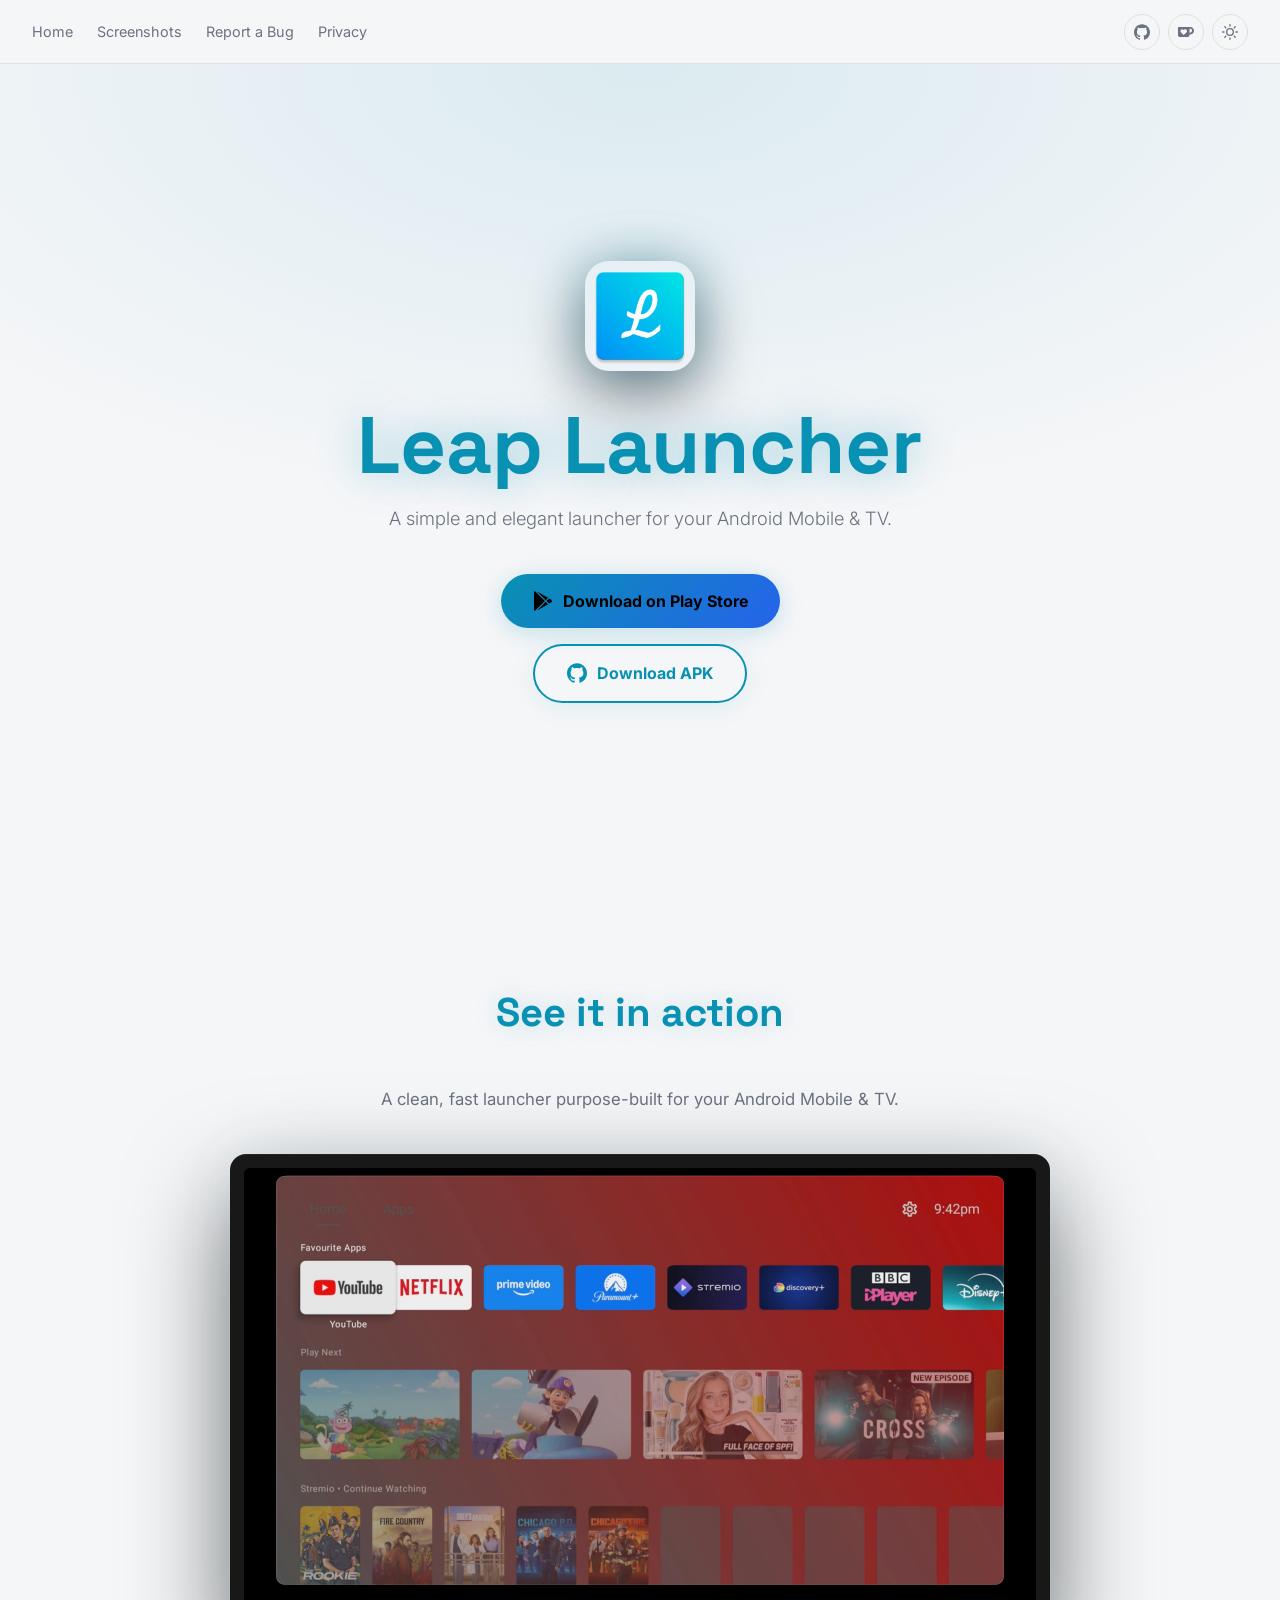
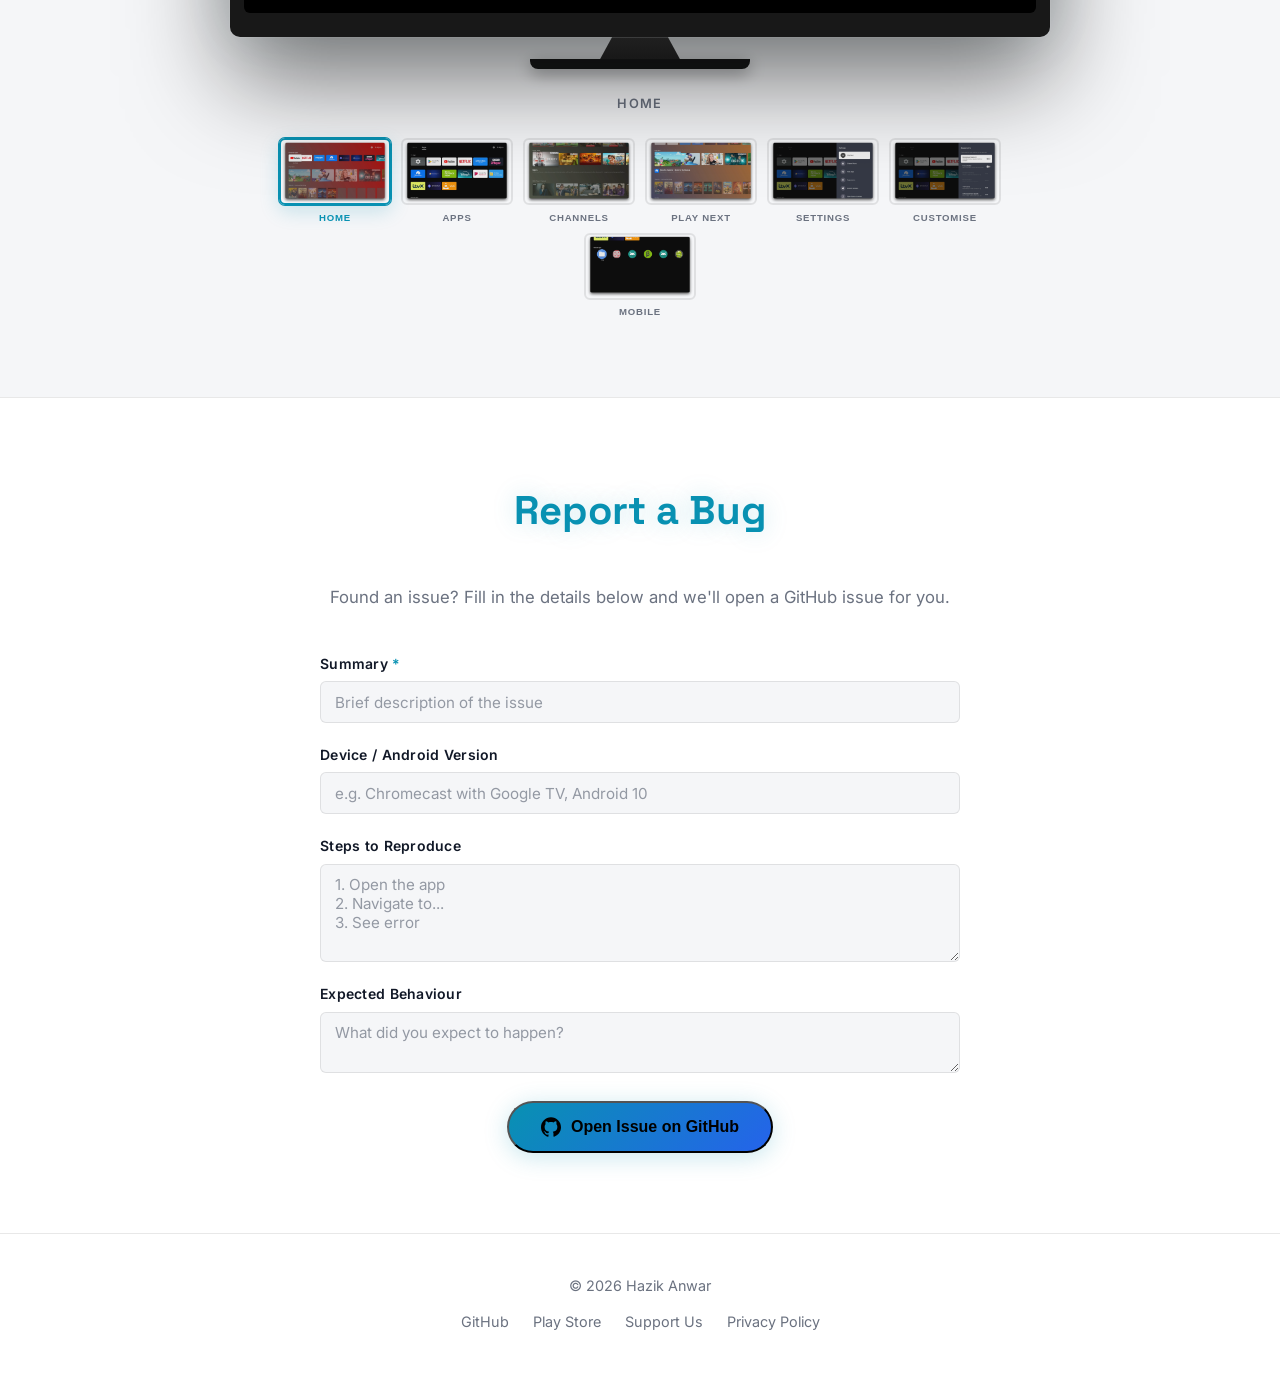
==== commit cf5376c0: "add issue template, small updates, etc" ====
--- a/index.html
+++ b/index.html
@@ -4,13 +4,13 @@
 <head>
     <meta charset="UTF-8" />
     <meta name="viewport" content="width=device-width, initial-scale=1.0" />
-    <title>Leap Launcher — Android TV Launcher</title>
+    <title>Leap Launcher — Android Mobile & TV Launcher</title>
     <meta name="description"
-        content="A simple and elegant launcher for your Android TV. Available free on the Google Play Store." />
+        content="A simple and elegant launcher for your Android Mobile & TV. Available free on the Google Play Store." />
     <meta name="theme-color" content="#00ffe1" />
     <!-- Open Graph -->
     <meta property="og:title" content="Leap Launcher" />
-    <meta property="og:description" content="A simple and elegant launcher for your Android TV." />
+    <meta property="og:description" content="A simple and elegant launcher for your Android Mobile & TV." />
     <meta property="og:image" content="https://hazanwar.github.io/leap-launcher/assets/logo.webp" />
     <meta property="og:url" content="https://hazanwar.github.io/leap-launcher/" />
     <meta property="og:type" content="website" />
@@ -49,6 +49,12 @@
                 <svg viewBox="0 0 24 24" aria-hidden="true">
                     <path
                         d="M12 .297c-6.63 0-12 5.373-12 12 0 5.303 3.438 9.8 8.205 11.385.6.113.82-.258.82-.577 0-.285-.01-1.04-.015-2.04-3.338.724-4.042-1.61-4.042-1.61C4.422 18.07 3.633 17.7 3.633 17.7c-1.087-.744.084-.729.084-.729 1.205.084 1.838 1.236 1.838 1.236 1.07 1.835 2.809 1.305 3.495.998.108-.776.417-1.305.76-1.605-2.665-.3-5.466-1.332-5.466-5.93 0-1.31.465-2.38 1.235-3.22-.135-.303-.54-1.523.105-3.176 0 0 1.005-.322 3.3 1.23.96-.267 1.98-.399 3-.405 1.02.006 2.04.138 3 .405 2.28-1.552 3.285-1.23 3.285-1.23.645 1.653.24 2.873.12 3.176.765.84 1.23 1.91 1.23 3.22 0 4.61-2.805 5.625-5.475 5.92.42.36.81 1.096.81 2.22 0 1.606-.015 2.896-.015 3.286 0 .315.21.69.825.57C20.565 22.092 24 17.592 24 12.297c0-6.627-5.373-12-12-12" />
+                </svg>
+            </a>
+            <a href="https://ko-fi.com/HazAnwar" class="nav-social-link" target="_blank"
+                rel="noopener noreferrer" aria-label="Ko-fi">
+                <svg viewBox="0 0 24 24" aria-hidden="true">
+                    <path d="M23.881 8.948c-.773-4.085-4.859-4.593-4.859-4.593H.723c-.604 0-.679.798-.679.798s-.082 7.324-.022 11.822c.164 2.424 2.586 2.672 2.586 2.672s8.267-.023 11.966-.049c2.438-.426 2.683-2.566 2.658-3.734 4.352.24 7.422-2.831 6.649-6.916zm-11.062 3.511c-1.246 1.453-4.011 3.976-4.011 3.976s-.121.119-.31.023c-.076-.057-.108-.09-.108-.09-.443-.441-3.368-3.049-4.034-3.954-.709-.965-1.041-2.7-.091-3.71.951-1.01 3.005-1.086 4.363.407 0 0 1.565-1.782 3.468-.963 1.904.82 1.832 3.011.723 4.311zm6.173.478c-.928.116-1.682.028-1.682.028V7.284h1.77s1.971.551 1.971 2.638c0 1.913-.985 2.667-2.059 3.015z"/>
                 </svg>
             </a>
             <button class="theme-toggle" id="themeToggle" aria-label="Toggle colour theme">
@@ -81,7 +87,7 @@
             <div class="hero-content">
                 <img src="assets/logo.webp" alt="Leap Launcher app icon" class="hero-icon" />
                 <h1>Leap Launcher</h1>
-                <p class="hero-subtitle">A simple and elegant launcher for your Android TV.</p>
+                <p class="hero-subtitle">A simple and elegant launcher for your Android Mobile & TV.</p>
                 <div class="hero-actions">
                     <a href="https://play.google.com/store/apps/details?id=com.haztech.launcher" class="cta-button"
                         target="_blank" rel="noopener noreferrer">
@@ -92,6 +98,15 @@
                         </svg>
                         Download on Play Store
                     </a>
+                    <a href="https://github.com/HazAnwar/leap-launcher/releases/latest" class="cta-button cta-secondary"
+                        target="_blank" rel="noopener noreferrer">
+                        <!-- GitHub icon -->
+                        <svg viewBox="0 0 24 24" aria-hidden="true">
+                            <path
+                                d="M12 .297c-6.63 0-12 5.373-12 12 0 5.303 3.438 9.8 8.205 11.385.6.113.82-.258.82-.577 0-.285-.01-1.04-.015-2.04-3.338.724-4.042-1.61-4.042-1.61C4.422 18.07 3.633 17.7 3.633 17.7c-1.087-.744.084-.729.084-.729 1.205.084 1.838 1.236 1.838 1.236 1.07 1.835 2.809 1.305 3.495.998.108-.776.417-1.305.76-1.605-2.665-.3-5.466-1.332-5.466-5.93 0-1.31.465-2.38 1.235-3.22-.135-.303-.54-1.523.105-3.176 0 0 1.005-.322 3.3 1.23.96-.267 1.98-.399 3-.405 1.02.006 2.04.138 3 .405 2.28-1.552 3.285-1.23 3.285-1.23.645 1.653.24 2.873.12 3.176.765.84 1.23 1.91 1.23 3.22 0 4.61-2.805 5.625-5.475 5.92.42.36.81 1.096.81 2.22 0 1.606-.015 2.896-.015 3.286 0 .315.21.69.825.57C20.565 22.092 24 17.592 24 12.297c0-6.627-5.373-12-12-12" />
+                        </svg>
+                        Download APK
+                    </a>
                 </div>
             </div>
         </section>
@@ -100,7 +115,7 @@
         <section class="screenshots-section" id="screenshots">
             <div class="container">
                 <h2 class="section-title">See it in action</h2>
-                <p class="section-lead">A clean, fast launcher purpose-built for your Android TV.</p>
+                <p class="section-lead">A clean, fast launcher purpose-built for your Android Mobile & TV.</p>
                 <div class="tv-wrapper">
 
                     <!-- TV frame -->
@@ -185,7 +200,7 @@
                         <input type="text" id="bugTitle" placeholder="Brief description of the issue" required />
                     </div>
                     <div class="form-group">
-                        <label for="bugDevice">Device / Android TV Version</label>
+                        <label for="bugDevice">Device / Android Version</label>
                         <input type="text" id="bugDevice" placeholder="e.g. Chromecast with Google TV, Android 10" />
                     </div>
                     <div class="form-group">
@@ -217,17 +232,11 @@
         <div class="container">
             <p>&copy; 2026 Hazik Anwar</p>
             <nav aria-label="Footer links">
-                <a href="privacy.html">Privacy Policy</a>
+                <a href="https://github.com/HazAnwar" target="_blank" rel="noopener noreferrer">GitHub</a>
                 <a href="https://play.google.com/store/apps/details?id=com.haztech.launcher" target="_blank"
                     rel="noopener noreferrer">Play Store</a>
-                <a href="https://github.com/HazAnwar/leap-launcher" target="_blank" rel="noopener noreferrer"
-                    aria-label="GitHub repository">
-                    <svg viewBox="0 0 24 24" aria-hidden="true"
-                        style="width:16px;height:16px;fill:currentColor;vertical-align:middle;margin-right:0.3em">
-                        <path
-                            d="M12 .297c-6.63 0-12 5.373-12 12 0 5.303 3.438 9.8 8.205 11.385.6.113.82-.258.82-.577 0-.285-.01-1.04-.015-2.04-3.338.724-4.042-1.61-4.042-1.61C4.422 18.07 3.633 17.7 3.633 17.7c-1.087-.744.084-.729.084-.729 1.205.084 1.838 1.236 1.838 1.236 1.07 1.835 2.809 1.305 3.495.998.108-.776.417-1.305.76-1.605-2.665-.3-5.466-1.332-5.466-5.93 0-1.31.465-2.38 1.235-3.22-.135-.303-.54-1.523.105-3.176 0 0 1.005-.322 3.3 1.23.96-.267 1.98-.399 3-.405 1.02.006 2.04.138 3 .405 2.28-1.552 3.285-1.23 3.285-1.23.645 1.653.24 2.873.12 3.176.765.84 1.23 1.91 1.23 3.22 0 4.61-2.805 5.625-5.475 5.92.42.36.81 1.096.81 2.22 0 1.606-.015 2.896-.015 3.286 0 .315.21.69.825.57C20.565 22.092 24 17.592 24 12.297c0-6.627-5.373-12-12-12" />
-                    </svg>GitHub
-                </a>
+                <a href="https://ko-fi.com/HazAnwar" target="_blank" rel="noopener noreferrer">Support Us</a>
+                <a href="privacy.html">Privacy Policy</a>
             </nav>
         </div>
     </footer>
@@ -319,7 +328,7 @@
             const expected = document.getElementById('bugExpected').value.trim();
 
             let body = '';
-            if (device) body += `**Device / Android TV Version:** ${device}\n\n`;
+            if (device) body += `**Device / Android Version:** ${device}\n\n`;
             if (steps) body += `**Steps to Reproduce:**\n${steps}\n\n`;
             if (expected) body += `**Expected Behaviour:**\n${expected}\n`;
 
--- a/style.css
+++ b/style.css
@@ -265,9 +265,9 @@
 }
 .hero-actions {
   display: flex;
+  flex-direction: column;
+  align-items: center;
   gap: 1rem;
-  justify-content: center;
-  flex-wrap: wrap;
 }
 
 /* === CTA Button === */
@@ -296,6 +296,17 @@
   height: 20px;
   fill: currentColor;
   flex-shrink: 0;
+}
+.cta-button.cta-secondary {
+  background: transparent;
+  border: 2px solid var(--accent);
+  color: var(--accent);
+  box-shadow: 0 4px 24px rgba(var(--accent-rgb), 0.1);
+}
+.cta-button.cta-secondary:hover {
+  background: rgba(var(--accent-rgb), 0.1);
+  color: var(--accent);
+  box-shadow: 0 8px 36px rgba(var(--accent-rgb), 0.22);
 }
 
 /* === Sections === */
